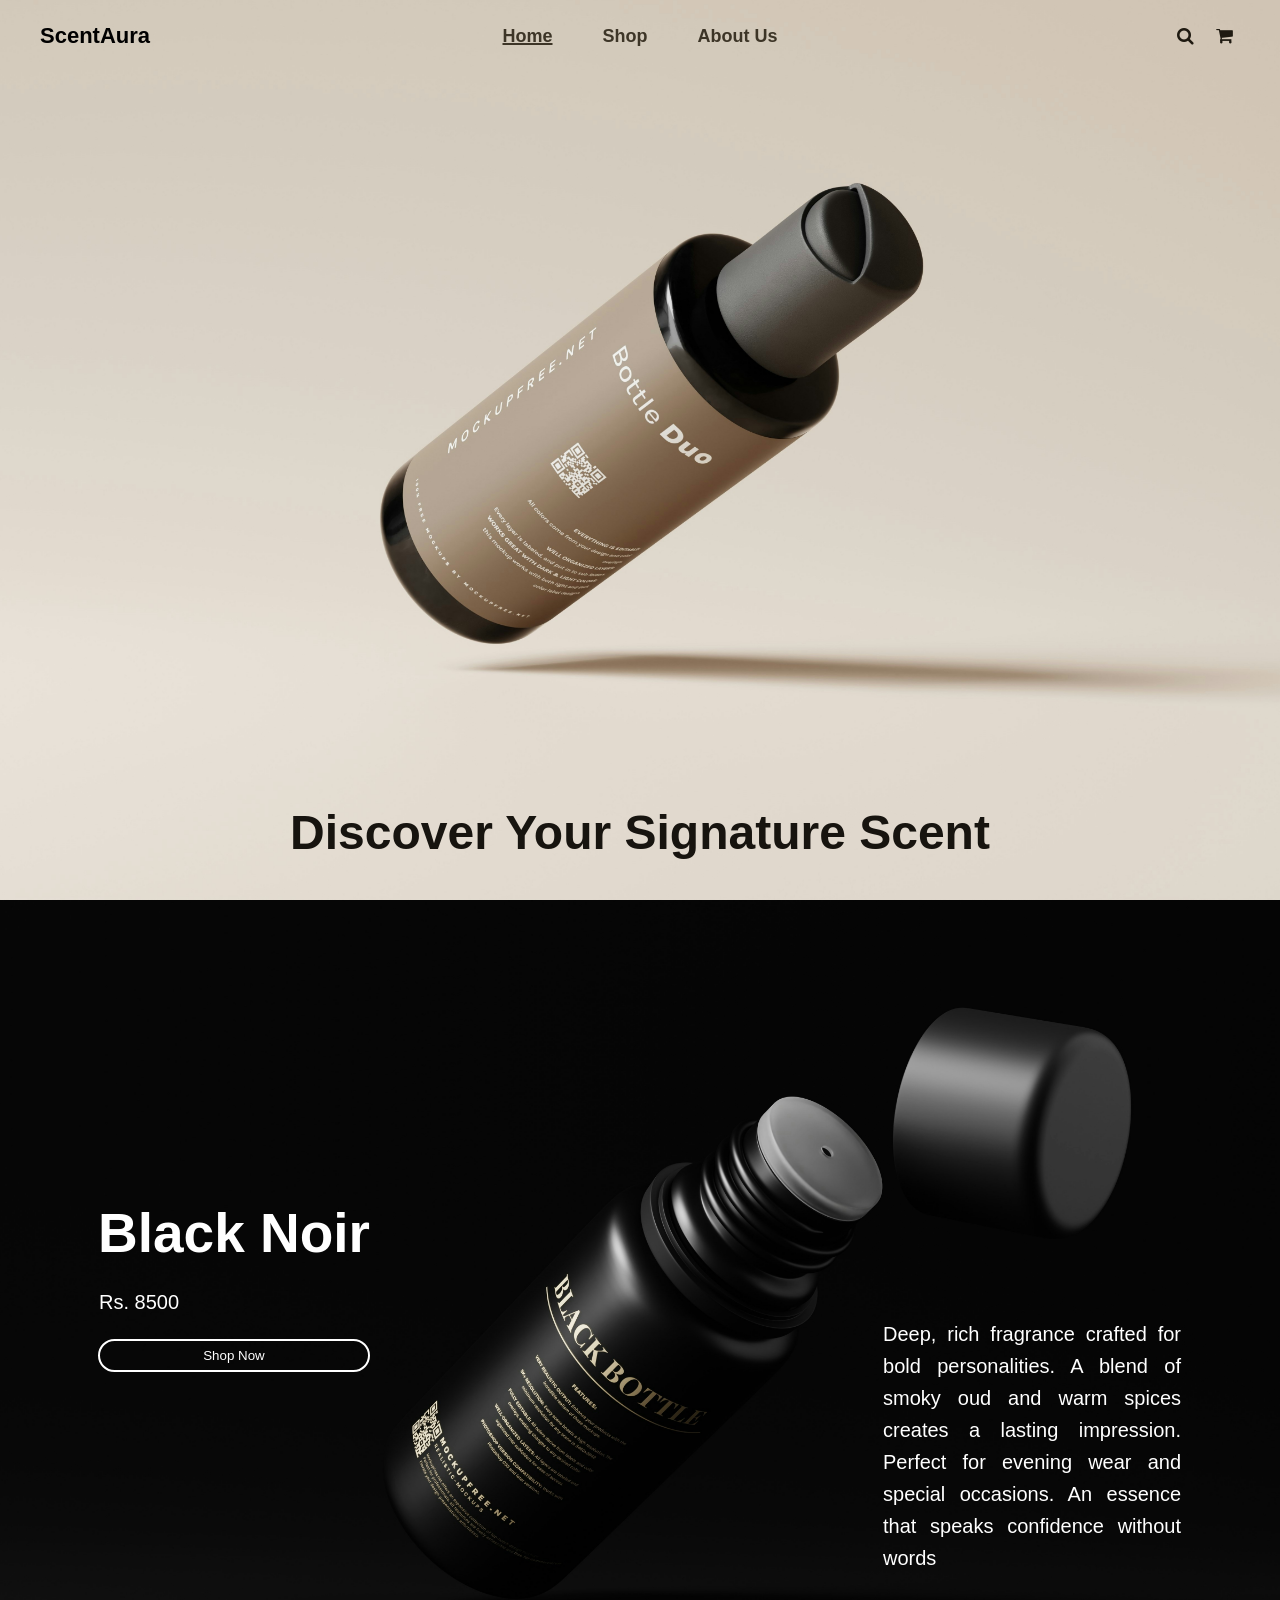
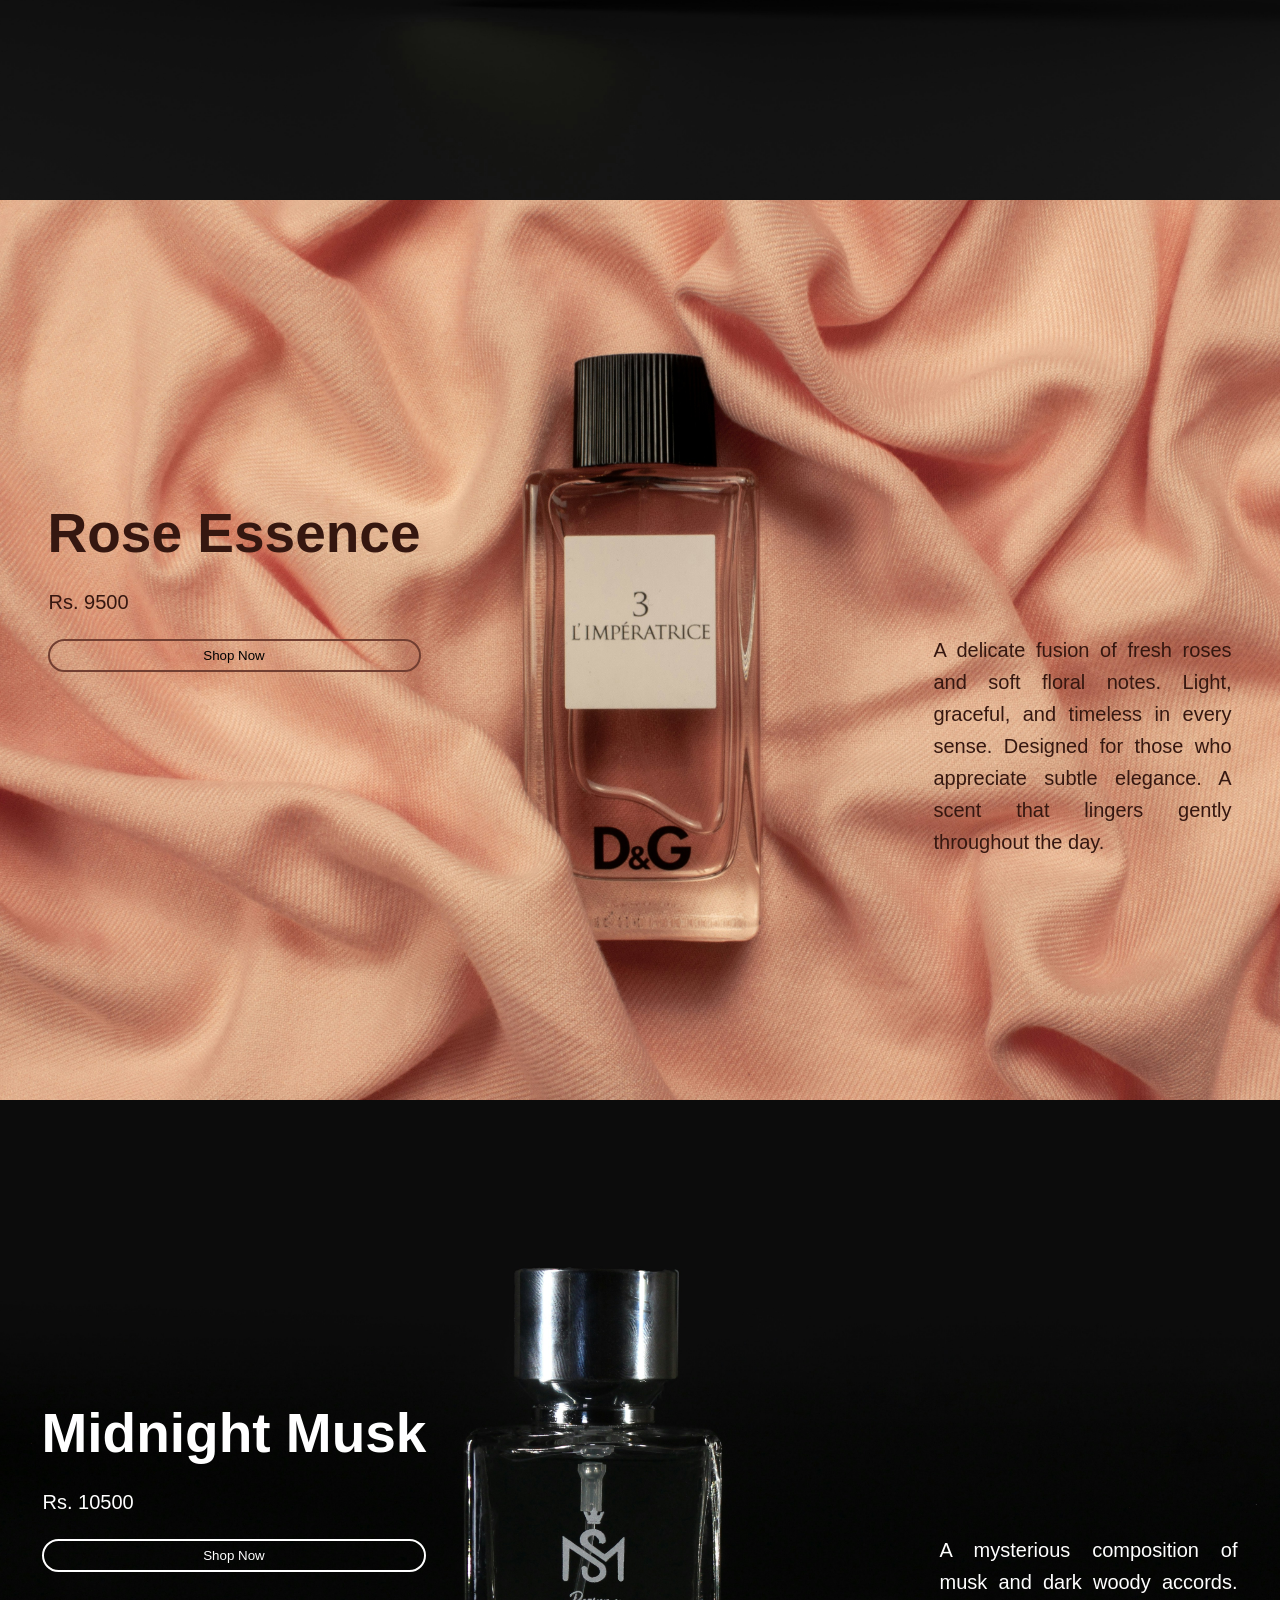
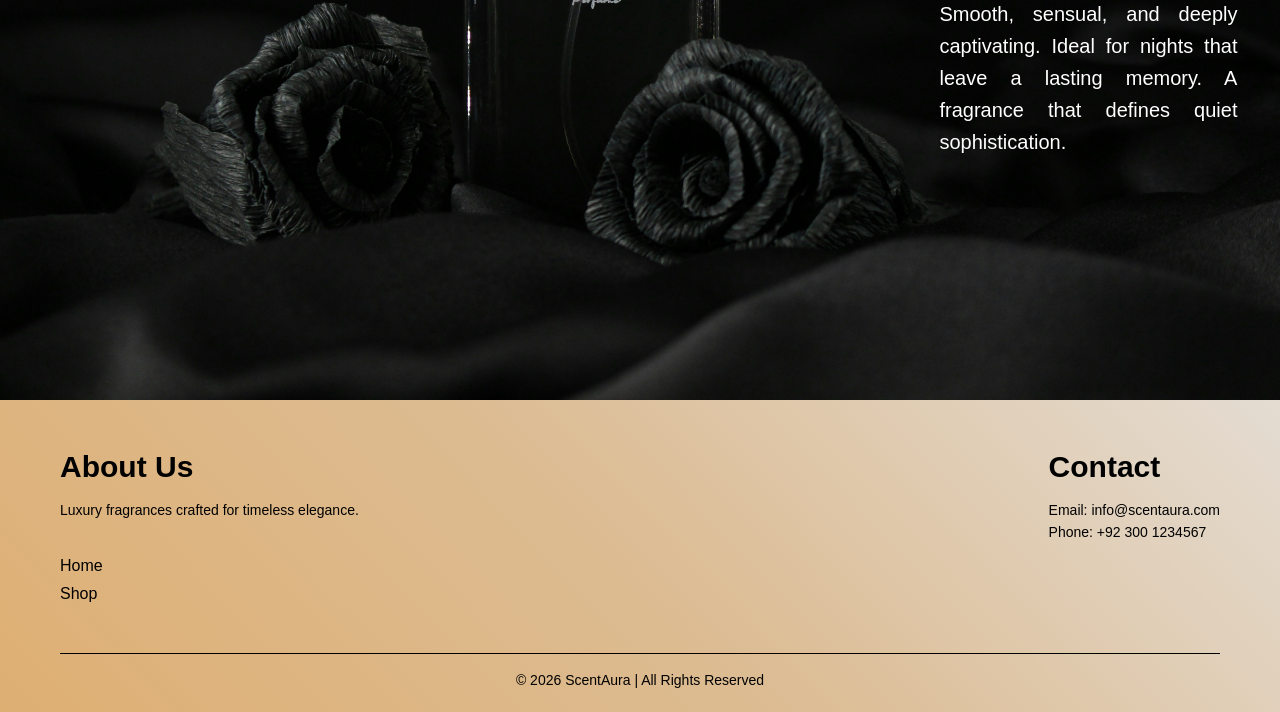
==== index.html @ 305ec776 "Initial commit" ====
<!DOCTYPE html>
<html lang="en">

<head>
    <meta charset="UTF-8">
    <meta name="viewport" content="width=device-width, initial-scale=1.0">
    <title>ScentAura</title>
    <link rel="stylesheet" href="style.css">
    <link rel="stylesheet" href="https://cdnjs.cloudflare.com/ajax/libs/font-awesome/4.7.0/css/font-awesome.min.css">
</head>

<body>

    <!-- NAVBAR -->
    <nav class="navbar">
        <div class="hamburger" id="hamburger">☰</div>
        <div class="logo">ScentAura</div>

        <ul class="nav-links" id="nav-links">
            <li><a href="index.html" class="active">Home</a></li>
            <li><a href="shop.html">Shop</a></li>
            <li><a href="#about">About Us</a></li>
        </ul>

        <div class="search-box">
            <input type="text" id="searchInput" placeholder="Search perfumes...">
            <div id="search-suggestions" class="search-suggestions"></div>
            <i class="fa fa-search"></i>
        </div>
        <div class="cart">
            <a href="cart.html" style="text-decoration: none; color: inherit;">
                <i class="fa fa-shopping-cart"></i>
                <span id="cart-count" class="cart-badge">0</span>
            </a>
        </div>
    </nav>

    <!-- HERO SECTION -->
    <section class="hero">
        <h1>Discover Your Signature Scent</h1>
    </section>

    <!-- PRODUCT SECTIONS -->
    <section class="product product1">
        <div class="left">
            <h2>Black Noir</h2>
            <p class="price">Rs. 8500</p>
            <button onclick="addToCart('Black Noir', 8500)">Shop Now</button>
        </div>
        <div class="right">
            <p>Deep, rich fragrance crafted for bold personalities.
                A blend of smoky oud and warm spices creates a lasting impression.
                Perfect for evening wear and special occasions.
                An essence that speaks confidence without words</p>
        </div>
    </section>

    <section class="product product2">
        <div class="left">
            <h3>Rose Essence</h3>
            <p class="price">Rs. 9500</p>
            <button onclick="addToCart('Rose Essence', 9500)">Shop Now</button>
        </div>
        <div class="right">
            <p>A delicate fusion of fresh roses and soft floral notes.
                Light, graceful, and timeless in every sense.
                Designed for those who appreciate subtle elegance.
                A scent that lingers gently throughout the day.</p>
        </div>
    </section>

    <section class="product product3">
        <div class="left">
            <h4>Midnight Musk</h4>
            <p class="price">Rs. 10500</p>
            <button onclick="addToCart('Midnight Musk', 10500)">Shop Now</button>
        </div>
        <div class="right">
            <p>A mysterious composition of musk and dark woody accords.
                Smooth, sensual, and deeply captivating.
                Ideal for nights that leave a lasting memory.
                A fragrance that defines quiet sophistication.</p>
        </div>
    </section>

    <!-- FOOTER -->
    <footer class="footer">

        <div class="footer-container">

            <div class="footer-left">
                <h2 id="about">About Us</h2>
                <p>Luxury fragrances crafted for timeless elegance.</p>
                <br></br>
                <ul>
                    <li><a href="index.html">Home</a></li>
                    <li><a href="shop.html">Shop</a></li>
                </ul>
            </div>

            <div class="footer-right">
                <h3>Contact</h3>
                <p>Email: info@scentaura.com</p>
                <p>Phone: +92 300 1234567</p>
            </div>

        </div>

        <div class="footer-bottom">
            <p>© 2026 ScentAura | All Rights Reserved</p>
        </div>

    </footer>

    <script src="script.js" defer></script>
</body>

</html>
---- style.css ----
/* RESET */
* {
    margin: 0;
    padding: 0;
    box-sizing: border-box;
    font-family: Verdana, Geneva, Tahoma, sans-serif;
    scroll-behavior: smooth;
}

body {
    background-color: transparent;
}

.hamburger {
    display: none;
    font-size: 26px;
    cursor: pointer;
    z-index: 20;
}

.navbar {
    position: absolute;
    /* sits on top of hero */
    top: 0;
    width: 100%;

    display: flex;
    justify-content: space-between;
    align-items: center;

    padding: 20px 40px;
    z-index: 10;
    /* keeps it above image */
}

/* Logo */
.logo {
    color: rgb(0, 0, 0);
    font-size: 22px;
    font-weight: bold;
}

/* Center links */
.nav-links {
    position: absolute;
    left: 50%;
    transform: translateX(-50%);

    display: flex;
    gap: 20px;
    list-style: none;
}

/* Links */
.nav-links li a {
    text-decoration: none;
    color: #3d3527;
    font-size: 18px;
    font-weight: bolder;
    font-family: 'Trebuchet MS', 'Lucida Sans Unicode', 'Lucida Grande', 'Lucida Sans', Arial, sans-serif;
    transition: 0.3s;
    background-color: transparent;
    padding-left: 15px;
    padding-right: 15px;
    padding-top: 9px;
    padding-bottom: 9px;
}

.nav-links li a:hover {
    color: #ffffff;
    border-radius: 20px;
    background-color: #3d3527;
    transform: scaleX(1.05);
    transition: transform 0.3 ease;

}

.nav-links li a.active {
    text-decoration: underline;
    text-decoration-color: #3d3527;
    text-decoration-thickness: 2px;
    transition: 0.3s;
}

/* Cart */
.cart {
    position: relative;
    display: inline;
    text-decoration: none;
    color: #1f1a11;
    font-size: 18px;
    cursor: pointer;
    background-color: transparent;
    border-radius: 20px;
    padding: 7px;
    transition: 0.3s;
}

.cart:hover {
    background-color: #fffdfd81;
    box-shadow: #00000080 2px 4px 8px;
}

.search-box {
    position: relative;
    display: flex;
    align-items: center;
    margin-left: auto;
}

.search-box input {
    width: 0;
    opacity: 0;
    padding: 8px 0;

    border-radius: 20px;
    border: none;
    outline: none;

    background-color: #ffffffcc;
    font-size: 14px;

    transition: all 0.3s ease;
}

.search-box.active input {
    width: 180px;
    opacity: 1;
    padding: 8px 40px 8px 12px;
    transform: translateX(-10px);
}


/* ICON */
.search-box i {
    position: absolute;
    right: 8px;
    font-size: 18px;
    padding: 7px;
    color: #1f1a11;
    background-color: transparent;
    border-radius: 100%;

    cursor: pointer;
    transition: 0.3s;
}

.search-box i:hover {
    background-color: #fffdfd81;
    box-shadow: #00000080 2px 4px 8px;
}

/* SEARCH DROPDOWN */
.search-suggestions {
    position: absolute;
    top: 35px;
    left: -8px;

    width: 100%;
    background: #fffdfd81;
    color: #1f1a11;
    font-size: 14px;

    border-radius: 10px;
    overflow: hidden;

    box-shadow: 0 4px 12px rgba(0,0,0,0.15);

    display: none;
    z-index: 100;
}

/* EACH ITEM */
.search-suggestions div {
    padding: 10px 15px;
    cursor: pointer;
    transition: 0.3s;
    border-bottom:solid 1px #d6cec1;
}

.search-suggestions div:hover {
    background: #1f1a11;
    color: #ffffff;
}

/* NO RESULTS */
.no-results {
    text-align: center;
    color: #555;
    margin-top: 40px;
    font-size: 18px;
}

/* HERO + PRODUCT SECTIONS */
.hero,
.product {
    height: 100vh;
    /* full screen */
    background-size: cover;
    background-position: center;

    display: flex;

}

/* Different background images */
.hero {
    height: 100vh;
    background-image: url("../Images/mockup-free-vAQ5H6LSEWQ-unsplash.jpg");
    background-size: cover;
    background-position: center;

    display: flex;
    justify-content: center;
    /* horizontal center */
    align-items: flex-end;
    /* push to bottom */

    padding-bottom: 40px;
    /* spacing from bottom */
}

h1 {
    color: #17140f;
    font-size: 48px;
    text-align: center;
    align-items: center;
    vertical-align: middle;
    /*margin-left: 20%;*/

    margin-top: 39%;
    padding: 0px;
}

.left {
    display: flex;
    flex-direction: column;
    vertical-align: middle;
    margin-top: 0%;
    margin-bottom: 10%;
    margin-left: 0%;
    margin-right: 40%;
    gap: 20px;
}

.right {
    max-width: 300px;
    text-align: right;
    margin-top: 15%;
    margin-right: 0%;
}

h2 {
    color: #ffffff;
    font-size: 55px;
    text-align: left;
    vertical-align: middle;

    padding: 0px;
}

h3 {
    color: #351710;
    font-size: 55px;
    text-align: left;
    vertical-align: middle;

    padding: 0px;
}

h4 {
    color: #ffffff;
    font-size: 55px;
    text-align: left;
    vertical-align: middle;

    padding: 0px;
}

.product1 p {
    display: flex;
    justify-content: space-between;
    align-items: center;
    line-height: 1.6;
    padding: 1px;
    color: #ffffff;
    font-size: 20px;
    text-align: right;
    text-align: justify;
    vertical-align: middle;

}

.product2 p {
    display: flex;
    justify-content: space-between;
    align-items: center;
    line-height: 1.6;
    padding: 1px;
    color: #351710;
    font-size: 20px;
    text-align: right;
    text-align: justify;
    vertical-align: middle;

}

.product3 p {
    display: flex;
    justify-content: space-between;
    align-items: center;
    line-height: 1.6;
    padding: 1px;
    color: #ffffff;
    font-size: 20px;
    text-align: right;
    text-align: justify;
    vertical-align: middle;

}

.product {
    height: 100vh;
    background-size: cover;
    background-position: center;

    display: flex;
    justify-content: center;
    align-items: center;

    color: white;
    text-align: center;
}

.product1 {
    background-image: url("../Images/mockup-free-aFc2jaraI28-unsplash.jpg");
}

.product2 {
    background-image: url("../Images/maxim-lozyanko-qFsxwpoDIB4-unsplash.jpg");
}

.product3 {
    background-image: url("../Images/hamza-nouasria-Kf4gB2rslgQ-unsplash.jpg");
}


/* BUTTON */
.product1 button {
    padding-top: 7px;
    padding-bottom: 7px;
    padding-left: 5px;
    padding-right: 5px;
    border: white solid 2px;
    border-radius: 20px;
    background-color: #ffffff00;
    color: rgb(255, 255, 255);
    cursor: pointer;
    transition: 0.3s;
    margin: 0%;
}

.product2 button {
    padding-top: 7px;
    padding-bottom: 7px;
    padding-left: 5px;
    padding-right: 5px;
    border: #713e31 solid 2px;
    border-radius: 20px;
    background-color: #ffffff00;
    color: rgb(0, 0, 0);
    cursor: pointer;
    transition: 0.3s;
    margin: 0%;
}

.product3 button {
    padding-top: 7px;
    padding-bottom: 7px;
    padding-left: 5px;
    padding-right: 5px;
    border: white solid 2px;
    border-radius: 20px;
    background-color: #ffffff00;
    color: rgb(255, 255, 255);
    cursor: pointer;
    transition: 0.3s;
    margin: 0%;
}

.product1 button:hover {
    background-color: #ffffff;
    color: black;
}

.product2 button:hover {
    background-color: #713e31;
    color: rgb(255, 255, 255);
}

.product3 button:hover {
    background-color: #ffffff;
    color: rgb(0, 0, 0);
}

/* FOOTER */
.footer {
    /* background-image: url("../Front_End-1402_1403-ScentAura/Images/camille-brodard-LvCncarPI6A-unsplash.jpg"); */
    background: linear-gradient(46deg, #deaf73 0%, #dcbc93 50%, #e4dcd2 100%);
    padding: 50px 60px 20px;
    scroll-behavior: smooth;
}

/* MAIN FOOTER LAYOUT */
.footer-container {
    display: flex;
    justify-content: space-between;
    flex-wrap: wrap;
    gap: 40px;
}

/* SECTIONS */
.footer-left,
.footer-center,
.footer-right {
    max-width: 300px;
}

/* HEADINGS */
.footer h2,
.footer h3 {
    font-size: 30px;
    margin-bottom: 15px;
    color: #000000;
}

/* TEXT */
.footer p {
    color: #000000;
    line-height: 1.6;
    font-size: 14px;
}

/* LINKS */
.footer ul {
    list-style: none;
}

.footer ul li {
    margin-bottom: 10px;
}

.footer ul li a {
    text-decoration: none;
    color: rgb(0, 0, 0);
    transition: 0.3s;
}

.footer ul li a:hover {
    transition: 0.3s;
    text-decoration: underline;
    color: #ffffff;
}

/* BOTTOM LINE */
.footer-bottom {
    text-align: center;
    margin-top: 40px;
    
    border-top: 1px solid black;
    padding-top: 15px;
    font-size: 13px;
}

/* =========================================
   SHOP PAGE STYLES
   ========================================= */

.shop-page {
    background-color: #d6cec1;
    color: #ffffff;
}

.shop-navbar {
    position: relative;
    background-color: none;

}

.shop-navbar .logo {
    color: #000000;
}

/* Shop Header */
.shop-header {
    text-align: center;
    padding: 80px 20px 40px;
}

.shop-header h1 {
    color: #292319;
    text-align: center;
    margin: 0 auto;
    font-size: 48px;
    padding: 0;
}

.shop-header p {
    color: #292319;
    margin-top: 15px;
    font-size: 18px;
}

/* Grid Layout */
.shop-container {
    max-width: 1200px;
    margin: 0 auto;
    padding: 0 40px 80px;
}

.shop-grid {
    display: grid;
    grid-template-columns: repeat(auto-fill, minmax(250px, 1fr));
    gap: 20px;
}

/* Product Card */
.product-card {
    background-color: #1b1813;
    border-radius: 12px;
    overflow: hidden;
    transition: transform 0.4s ease, box-shadow 0.4s ease;
    display: flex;
    flex-direction: column;
    border: 1px solid #2a251c;
}

.product-card:hover {

    border-color: #5c4e3a;
}

.card-image {
    width: 100%;
    height: 300px;
    object-fit: cover;
    transition: transform 0.5s ease;
}

.product-card:hover .card-image {
    transform: scale(1.05);
}

.card-content {
    padding: 25px;
    display: flex;
    flex-direction: column;
    flex-grow: 1;
}

.card-title {
    font-size: 22px;
    margin-bottom: 10px;
    color: #ffffff;
    font-weight: normal;
}

.card-desc {
    color: #a39c90;
    font-size: 14px;
    line-height: 1.6;
    margin-bottom: 20px;
    flex-grow: 1;
}

.card-bottom {
    display: flex;
    justify-content: space-between;
    align-items: center;
    margin-top: auto;
}

.card-price {
    font-size: 18px;
    font-weight: bold;
    color: #d8c3a5;
}

.card-btn {
    padding: 10px 20px;
    background-color: transparent;
    color: #ffffff;
    border: 1px solid #ffffff;
    border-radius: 20px;
    cursor: pointer;
    transition: 0.3s;
    font-size: 14px;
}

.card-btn:hover {
    background-color: #ffffff;
    color: #12100d;
}



/* =========================================
CART PAGE STYLES
========================================= */

.cart-wrapper {
    background-color: #1b1813;
    border-radius: 12px;
    padding: 30px;
    border: 1px solid #2a251c;
    margin-top: 20px;
}

.cart-items-list {
    min-height: 200px;
}

.cart-items-list p {
    color: #a39c90;
    text-align: center;
    font-size: 18px;
    padding-top: 80px;
}

.cart-item {
    display: flex;
    justify-content: space-between;
    align-items: center;
    border-bottom: 1px solid #3d3527;
    padding: 20px 0;
}

.cart-item:last-child {
    border-bottom: none;
}

.cart-item-details {
    flex: 2;
}

.cart-item-details h4 {
    color: #ffffff;
    font-size: 20px;
    margin-bottom: 5px;
    font-weight: normal;
}

.cart-item-details p {
    color: #b0a89f;
    font-size: 14px;
}

.cart-item-actions {
    flex: 1;
    display: flex;
    align-items: center;
    justify-content: center;
    gap: 15px;
}

.cart-item-actions button {
    background-color: transparent;
    color: #ffffff;
    border: 1px solid #ffffff;
    border-radius: 50%;
    width: 30px;
    height: 30px;
    cursor: pointer;
    font-weight: bold;
    display: flex;
    align-items: center;
    justify-content: center;
    transition: 0.3s;
}

.cart-item-actions button:hover {
    background-color: #ffffff;
    color: #12100d;
}

.cart-item-actions span {
    color: #ffffff;
    font-size: 16px;
    font-weight: bold;
    width: 20px;
    text-align: center;
}

.cart-item-actions .remove-btn {
    border-radius: 20px;
    width: auto;
    padding: 0 15px;
    font-size: 12px;
    color: #ff6b6b;
    border-color: #ff6b6b;
    margin-left: 10px;
}

.cart-item-actions .remove-btn:hover {
    background-color: #ff6b6b;
    color: #fff;
    border-color: #ff6b6b;
}

.cart-item-price {
    flex: 1;
    text-align: right;
}

.cart-item-price p {
    color: #d8c3a5;
    font-weight: bold;
    font-size: 18px;
}

.cart-summary {
    margin-top: 30px;
    padding-top: 30px;
    border-top: 1px solid #3d3527;
    text-align: right;
}

.cart-summary h3 {
    color: #ffffff;
    font-size: 24px;
    margin-bottom: 25px;
}

.cart-summary span {
    color: #d8c3a5;
}

/* Adjust nav cart styling */
.cart a {
    display: flex;
    align-items: center;
    gap: 8px;
    font-size: 18px;
}

.cart-badge {
    position: absolute;
    top: -0px;
    right: -1px;

    background-color: #d1c5b5;
    color: #12100d;

    font-size: 12px;
    font-weight: bold;

    padding: 0px 4px 0px 4px;
    border: #1f1a11 solid 1px;
    border-radius: 100%;

    min-width: 15px;
    text-align: center;

    display: none;
    /* hidden by default */
}

.checkout-container {
    display: flex;
    align-items: center;
    justify-content: center;
    vertical-align: middle;
    padding: 100px 100px 100px 100px;
    background: #d6cec1;
    color: #292319;
}

.checkout-container h1 {
    grid-column: 1 / -1;
    /* span both columns */
    margin-top: 4%;
    text-align: center;
    font-size: 48px;
    padding: 0px 0;
    color: #292319;
}

.checkout-grid {
    display:grid;
    align-items: center;
    justify-content: center;
    grid-template-columns: 1fr 1fr;
    gap: 40px;
}

.checkout-form input {
    width: 100%;
    padding: 12px;
    margin-bottom: 15px;
    border-radius: 8px;
    border: 1px solid #292319;
}

.checkout-form h2 {
    color: #292319;
    font-size:30px;
}

#place-order-btn {
    width: 100%;
    padding: 12px;
    background: #d8c3a5;
    border: none;
    border-radius: 8px;
    cursor: pointer;
    transition: 0.3s;
}
#place-order-btn:hover {
    background-color: #ffffff;
    color: #12100d;
}

.checkout-summary {
    display:grid;
    background: #1b1813;
    padding: 25px;
    border-radius: 12px;
    color: #ffffff;
}

.checkout-summary h2{
    color: #ffffff;
    font-size: 35px;
    padding: 5px;
    margin-top: 5px;
    margin-bottom: 5px;
}

.checkout-summary h3 {
    color: #e4dcd2;
    font-size: 30px;
    padding: 5px;
    margin-top: 5px;
    margin-bottom: 5px;
}

/* MOBILE */
@media (max-width: 768px) {
    .checkout-grid {
        grid-template-columns: 1fr;
    }
}

/* Responsive Design */
@media (max-width: 768px) {
    .hero {
        height: 100vh;
        /* keep full screen */
        flex-direction: column;
        justify-content: flex-end;
        /* bottom */
        align-items: center;
        /* center horizontally */
        text-align: center;
        padding-bottom: 30px;
    }

    h1 {
        font-size: 28px;
        margin: 0;
    }

    .left,
    .right {
        margin: 0;
        max-width: 100%;
        align-items: center;
        text-align: center;
    }

    .navbar {
        flex-direction: row;
        position: absolute;
        background-color: transparent;
    }

    /* show hamburger */
    .hamburger {
        display: block;
    }

    /* center logo */
    .logo {
        position: absolute;
        left: 50%;
        transform: translateX(-50%);
    }

    /* dropdown menu */
    .nav-links {
        position: fixed;
        top: 0px;
        left: 0;
        transform: translateX(-101%);
        transition: transform 0.3s ease-in-out;
        z-index: 15;
        height: 100vh;
        width: 15%;
        flex-direction: column;
        background-color: #ffffff80;
        border-top-right-radius: 10px;
        border-bottom-right-radius: 10px;
        color: white;
        box-shadow: #00000080 2px 4px 8px;
        backdrop-filter: blur(8px);
        display: flex;
        text-align: center;
        padding: 70px 0;
    }

    /* active state */
    .nav-links.active {

        transform: translateX(0);
    }

    .shop-header h1 {
        font-size: 36px;
    }

    .shop-container {
        padding: 0 20px 60px;
    }

    .shop-grid {
        grid-template-columns: repeat(auto-fill, minmax(200px, 1fr));
        gap: 20px;
    }
}

@media (max-width: 480px) {


    /* GENERAL FIX */
    body {
        overflow-x: hidden;
    }

    /* show hamburger */
    .hamburger {
        display: block;
    }

    /* center logo */
    .logo {
        position: absolute;
        left: 50%;
        transform: translateX(-50%);
    }

    #cart-count {
        display: none;
    }

    /* NAVBAR spacing fix */
    .navbar {
        background-color: transparent;
        padding: 15px 20px;
    }

    .nav-links {
        /*position: absolute;
        top: 52px;*/
        position: fixed;
        top: 0px;
        height: 100vh;
        left: 0;
        transform: translateX(-101%);
        /* hidden off-screen */
        transition: transform 0.3s ease-in-out;
        z-index: 15;

        width: 20%;
        flex-direction: column;
        background-color: #ffffff80;
        border-top-right-radius: 10px;
        border-bottom-right-radius: 10px;
        color: white;
        box-shadow: #00000080 2px 4px 8px;
        backdrop-filter: blur(8px);

        display: flex;
        text-align: center;
        padding: 63px 0;
        gap: 10px;
    }

    .nav-links.active {
        transform: translateX(0);

    }

    .nav-links li a:hover {
        color: #ffffff;
        border-radius: 20px;
        background-color: transparent;
    }

    /* HERO SECTION FIX */
    .hero {
        height: auto;
        min-height: 100vh;
        padding: 100px 15px 40px;
    }

    h1 {
        font-size: 26px;
        margin-top: 0;
    }

    /* FIX LEFT CONTENT */
    .left {
        gap: 10px;
        padding: 10px;
    }

    /* FIX RIGHT CONTENT */
    .right {
        margin-top: 20px;
        max-width: 100%;
    }

    /* PRODUCT SECTIONS */
    .product {
        flex-direction: column;
        height: auto;
        min-height: 100vh;
        padding: 40px 20px;
        text-align: center;
    }

    .product1 p,
    .product2 p,
    .product3 p {
        font-size: 14px;
        text-align: center;
    }

    /* HEADINGS SCALE DOWN */
    h2,
    h3,
    h4 {
        font-size: 28px;
        text-align: center;
    }

    /* FOOTER STACK */
    .footer-container {
        flex-direction: column;
        text-align: center;
    }
}
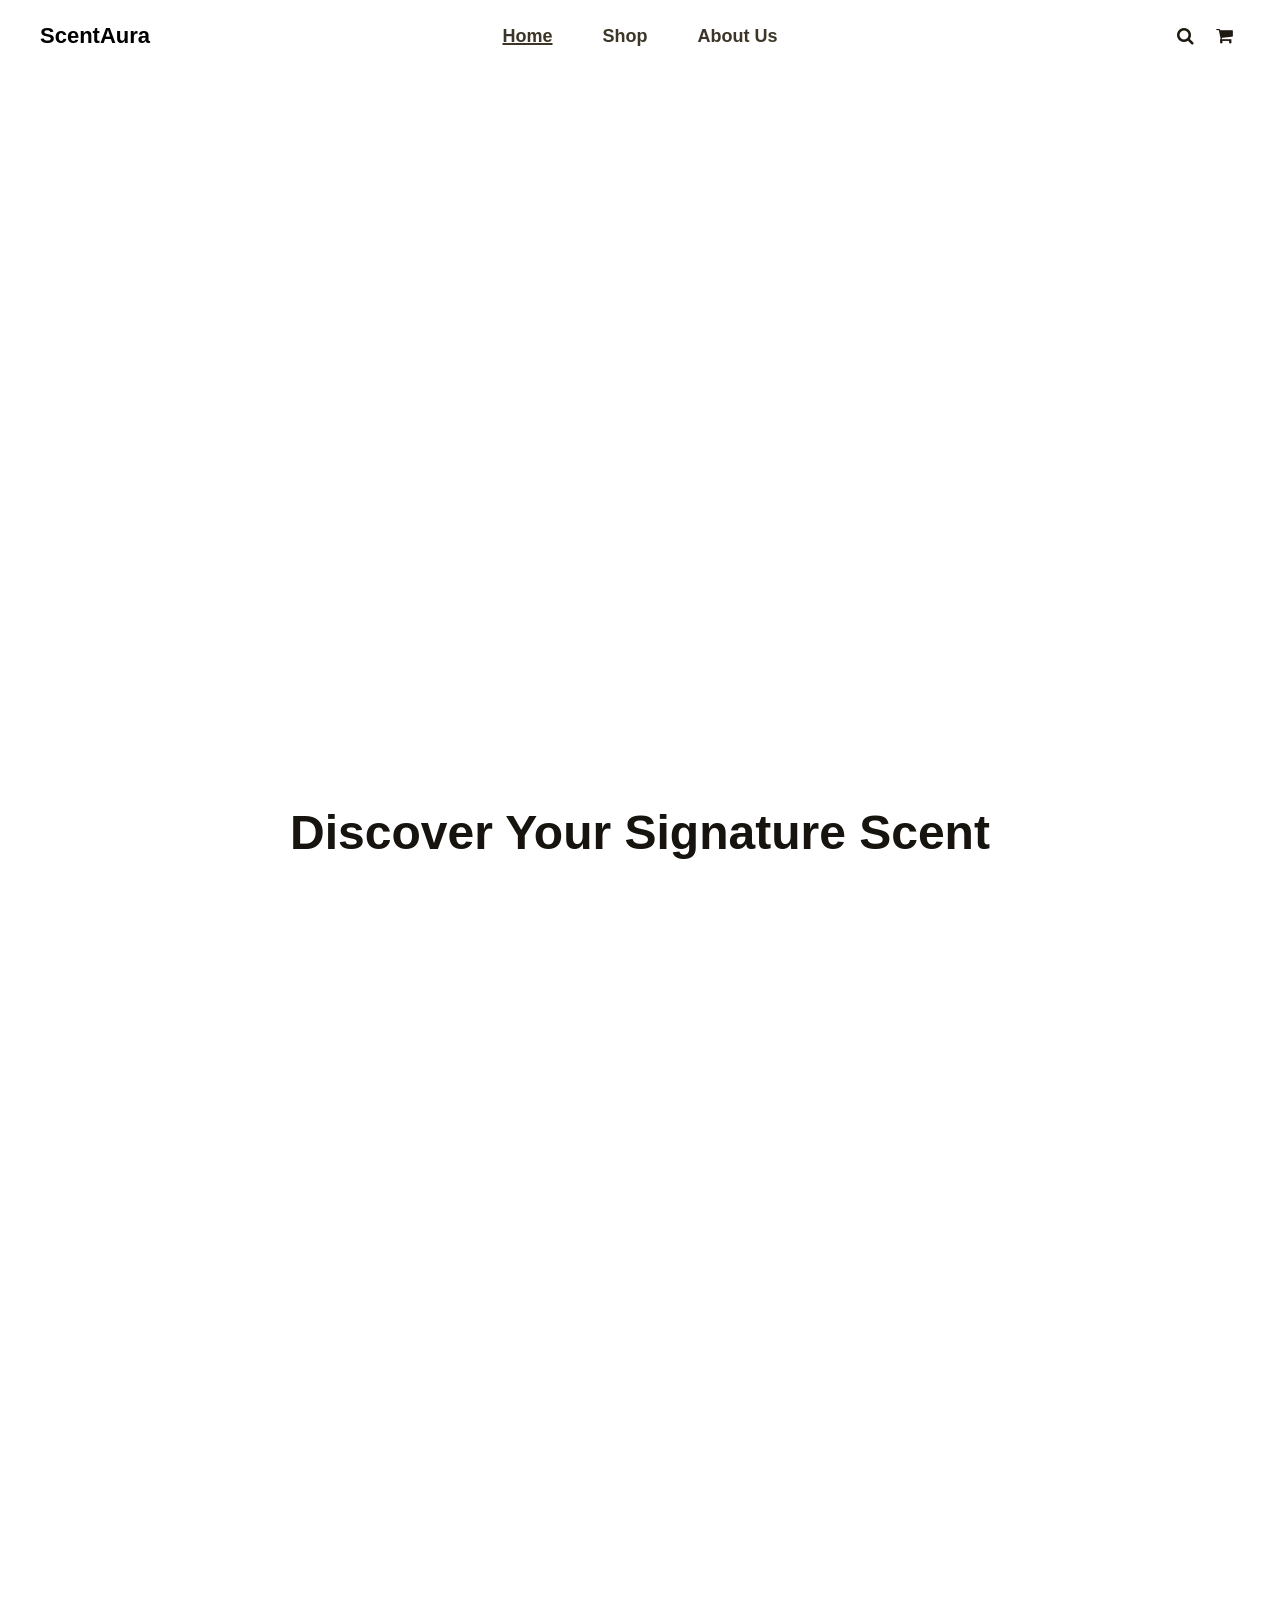
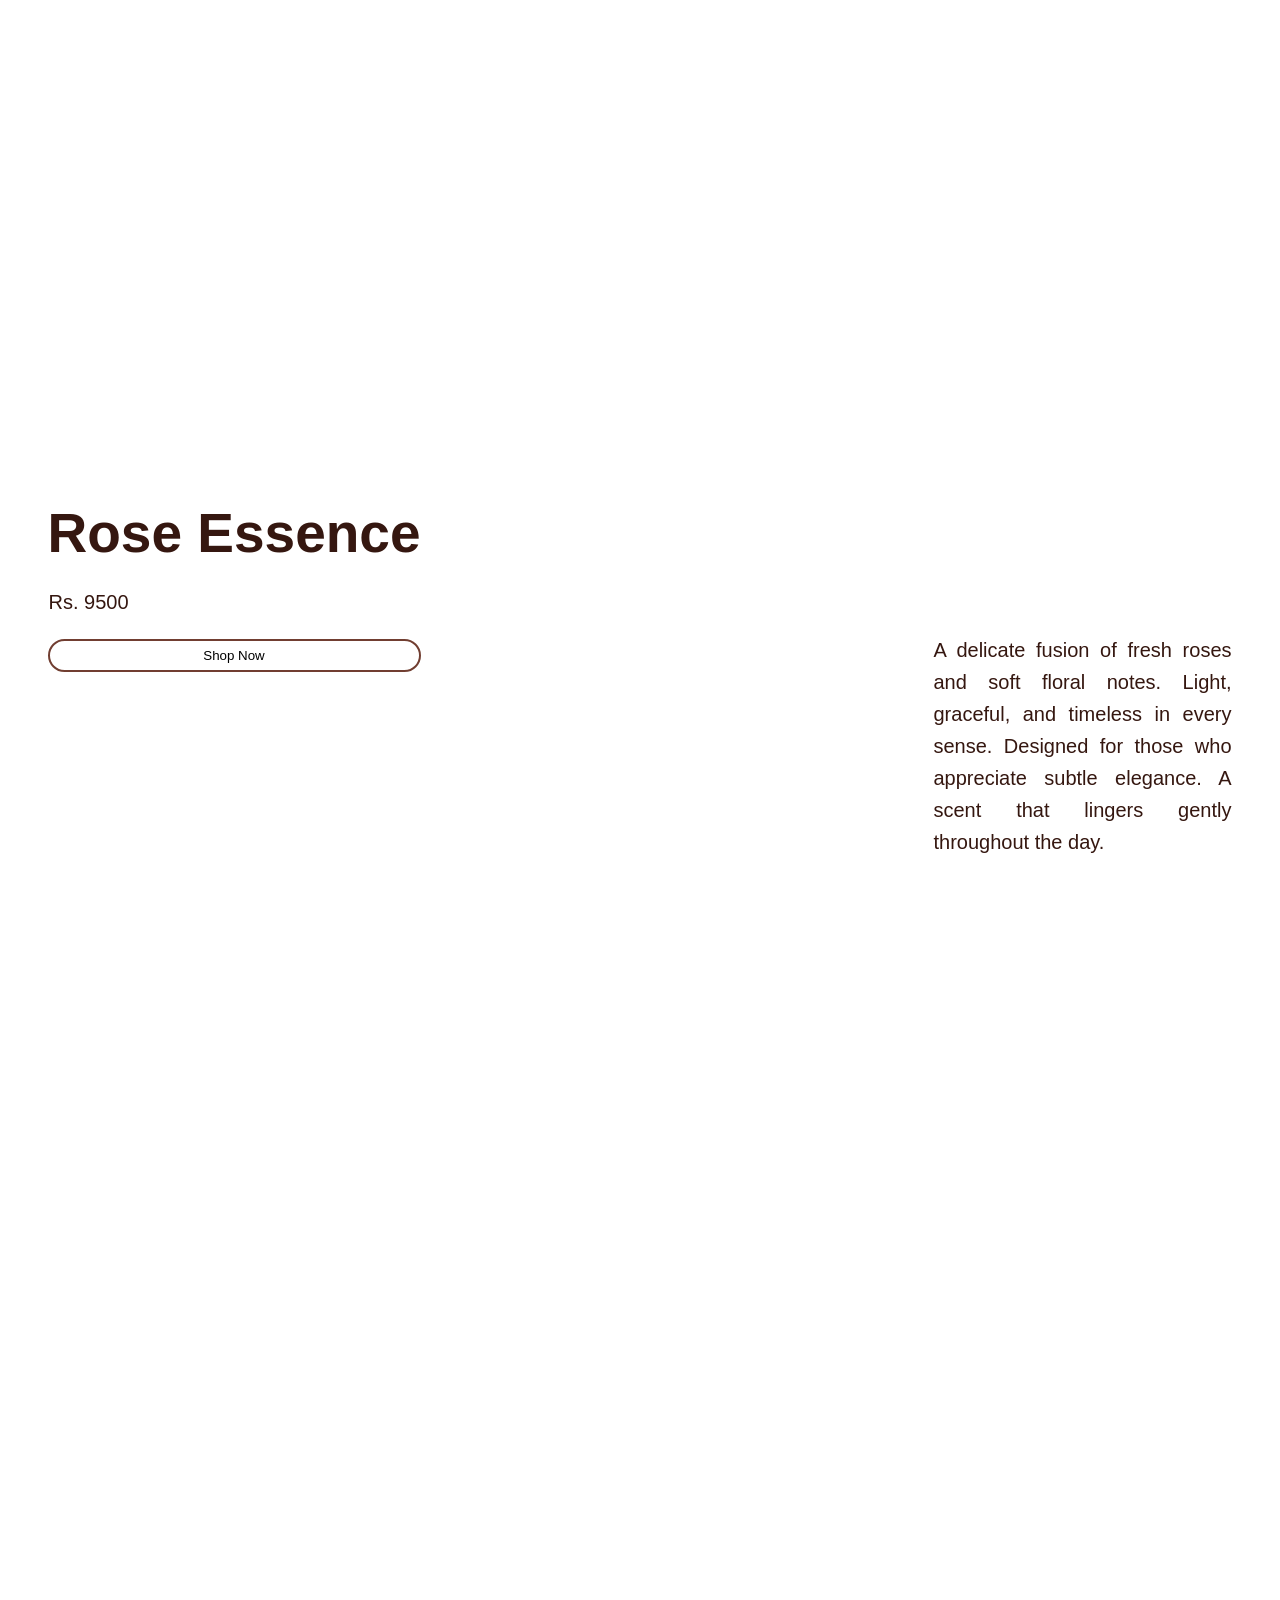
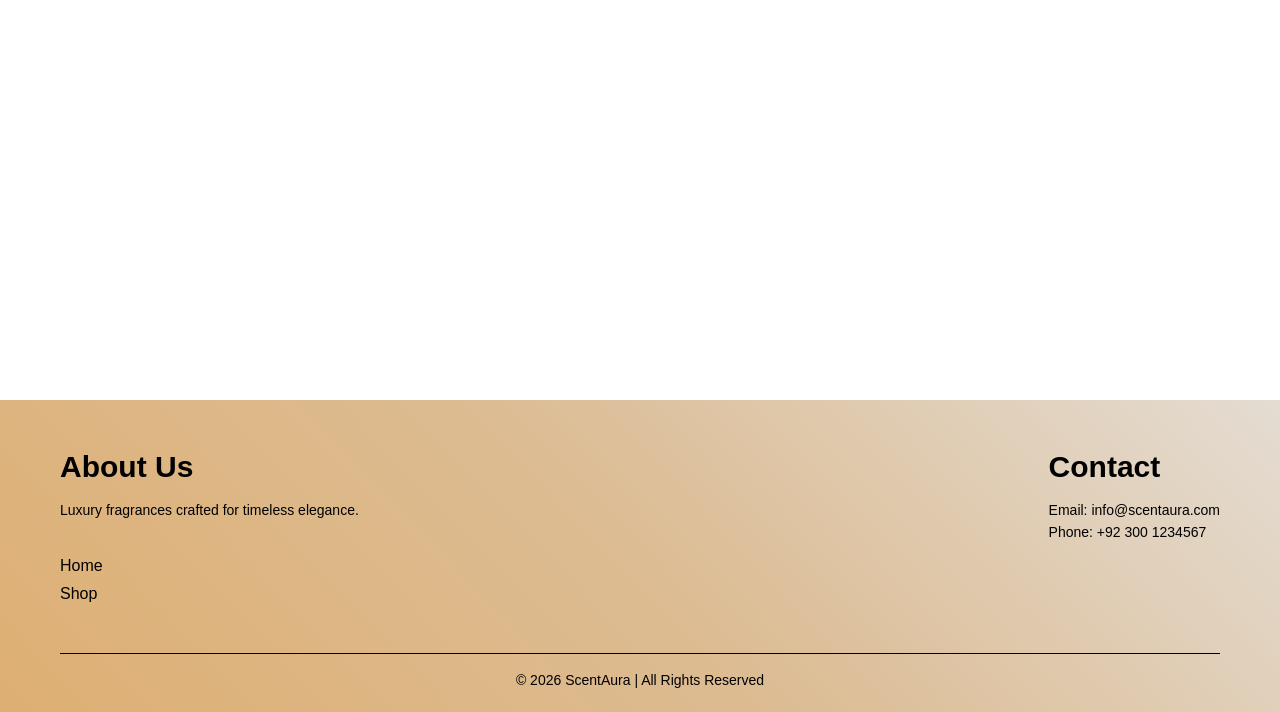
==== commit 7c7e3ae0: "Toast Notification Implementation" ====
--- a/index.html
+++ b/index.html
@@ -111,6 +111,9 @@
         </div>
 
     </footer>
+        <div id="toast" class="toast">
+        Added to cart
+    </div>
 
     <script src="script.js" defer></script>
 </body>
--- a/style.css
+++ b/style.css
@@ -164,7 +164,7 @@
     border-radius: 10px;
     overflow: hidden;
 
-    box-shadow: 0 4px 12px rgba(0,0,0,0.15);
+    box-shadow: 0 4px 12px rgba(0, 0, 0, 0.15);
 
     display: none;
     z-index: 100;
@@ -175,7 +175,7 @@
     padding: 10px 15px;
     cursor: pointer;
     transition: 0.3s;
-    border-bottom:solid 1px #d6cec1;
+    border-bottom: solid 1px #d6cec1;
 }
 
 .search-suggestions div:hover {
@@ -206,7 +206,7 @@
 /* Different background images */
 .hero {
     height: 100vh;
-    background-image: url("../Images/mockup-free-vAQ5H6LSEWQ-unsplash.jpg");
+    background-image: url("../Front_End-1402_1403-ScentAura/Images/mockup-free-vAQ5H6LSEWQ-unsplash.jpg");
     background-size: cover;
     background-position: center;
 
@@ -333,15 +333,15 @@
 }
 
 .product1 {
-    background-image: url("../Images/mockup-free-aFc2jaraI28-unsplash.jpg");
+    background-image: url("../Front_End-1402_1403-ScentAura/Images/mockup-free-aFc2jaraI28-unsplash.jpg");
 }
 
 .product2 {
-    background-image: url("../Images/maxim-lozyanko-qFsxwpoDIB4-unsplash.jpg");
+    background-image: url("../Front_End-1402_1403-ScentAura/Images/maxim-lozyanko-qFsxwpoDIB4-unsplash.jpg");
 }
 
 .product3 {
-    background-image: url("../Images/hamza-nouasria-Kf4gB2rslgQ-unsplash.jpg");
+    background-image: url("../Front_End-1402_1403-ScentAura/Images/hamza-nouasria-Kf4gB2rslgQ-unsplash.jpg");
 }
 
 
@@ -466,7 +466,7 @@
 .footer-bottom {
     text-align: center;
     margin-top: 40px;
-    
+
     border-top: 1px solid black;
     padding-top: 15px;
     font-size: 13px;
@@ -475,6 +475,53 @@
 /* =========================================
    SHOP PAGE STYLES
    ========================================= */
+
+.toast {
+    position: fixed;
+    top: 0%;
+    left: 40%;
+    justify-content: center;
+    vertical-align: middle;
+    text-align: center;
+    font-family: Verdana, Geneva, Tahoma, sans-serif;
+    transform: translateY(-120%);
+    background-color: #ffffff;
+    color: #1f1a11;
+    padding: 20px 20px;
+    border-radius: 15px;
+    border: 1px solid #1f1a11;
+    box-shadow: #00000080 2px 4px 8px;
+    opacity: 0;
+    /*transition: opacity 0.3s ease-in-out;*/
+    z-index: 9999;
+}
+
+@keyframes toastFlow {
+
+    0% {
+        transform: translateY(-120%);
+        opacity: 0;
+    }
+
+    15% {
+        transform: translateY(0);
+        opacity: 1;
+    }
+
+    70% {
+        transform: translateY(0);
+        opacity: 1;
+    }
+
+    100% {
+        transform: translateY(120%);
+        opacity: 0;
+    }
+}
+
+.toast.show {
+    animation: toastFlow 1.7s ease-in-out forwards;
+}
 
 .shop-page {
     background-color: #d6cec1;
@@ -786,7 +833,7 @@
 }
 
 .checkout-grid {
-    display:grid;
+    display: grid;
     align-items: center;
     justify-content: center;
     grid-template-columns: 1fr 1fr;
@@ -803,7 +850,7 @@
 
 .checkout-form h2 {
     color: #292319;
-    font-size:30px;
+    font-size: 30px;
 }
 
 #place-order-btn {
@@ -815,20 +862,21 @@
     cursor: pointer;
     transition: 0.3s;
 }
+
 #place-order-btn:hover {
     background-color: #ffffff;
     color: #12100d;
 }
 
 .checkout-summary {
-    display:grid;
+    display: grid;
     background: #1b1813;
     padding: 25px;
     border-radius: 12px;
     color: #ffffff;
 }
 
-.checkout-summary h2{
+.checkout-summary h2 {
     color: #ffffff;
     font-size: 35px;
     padding: 5px;
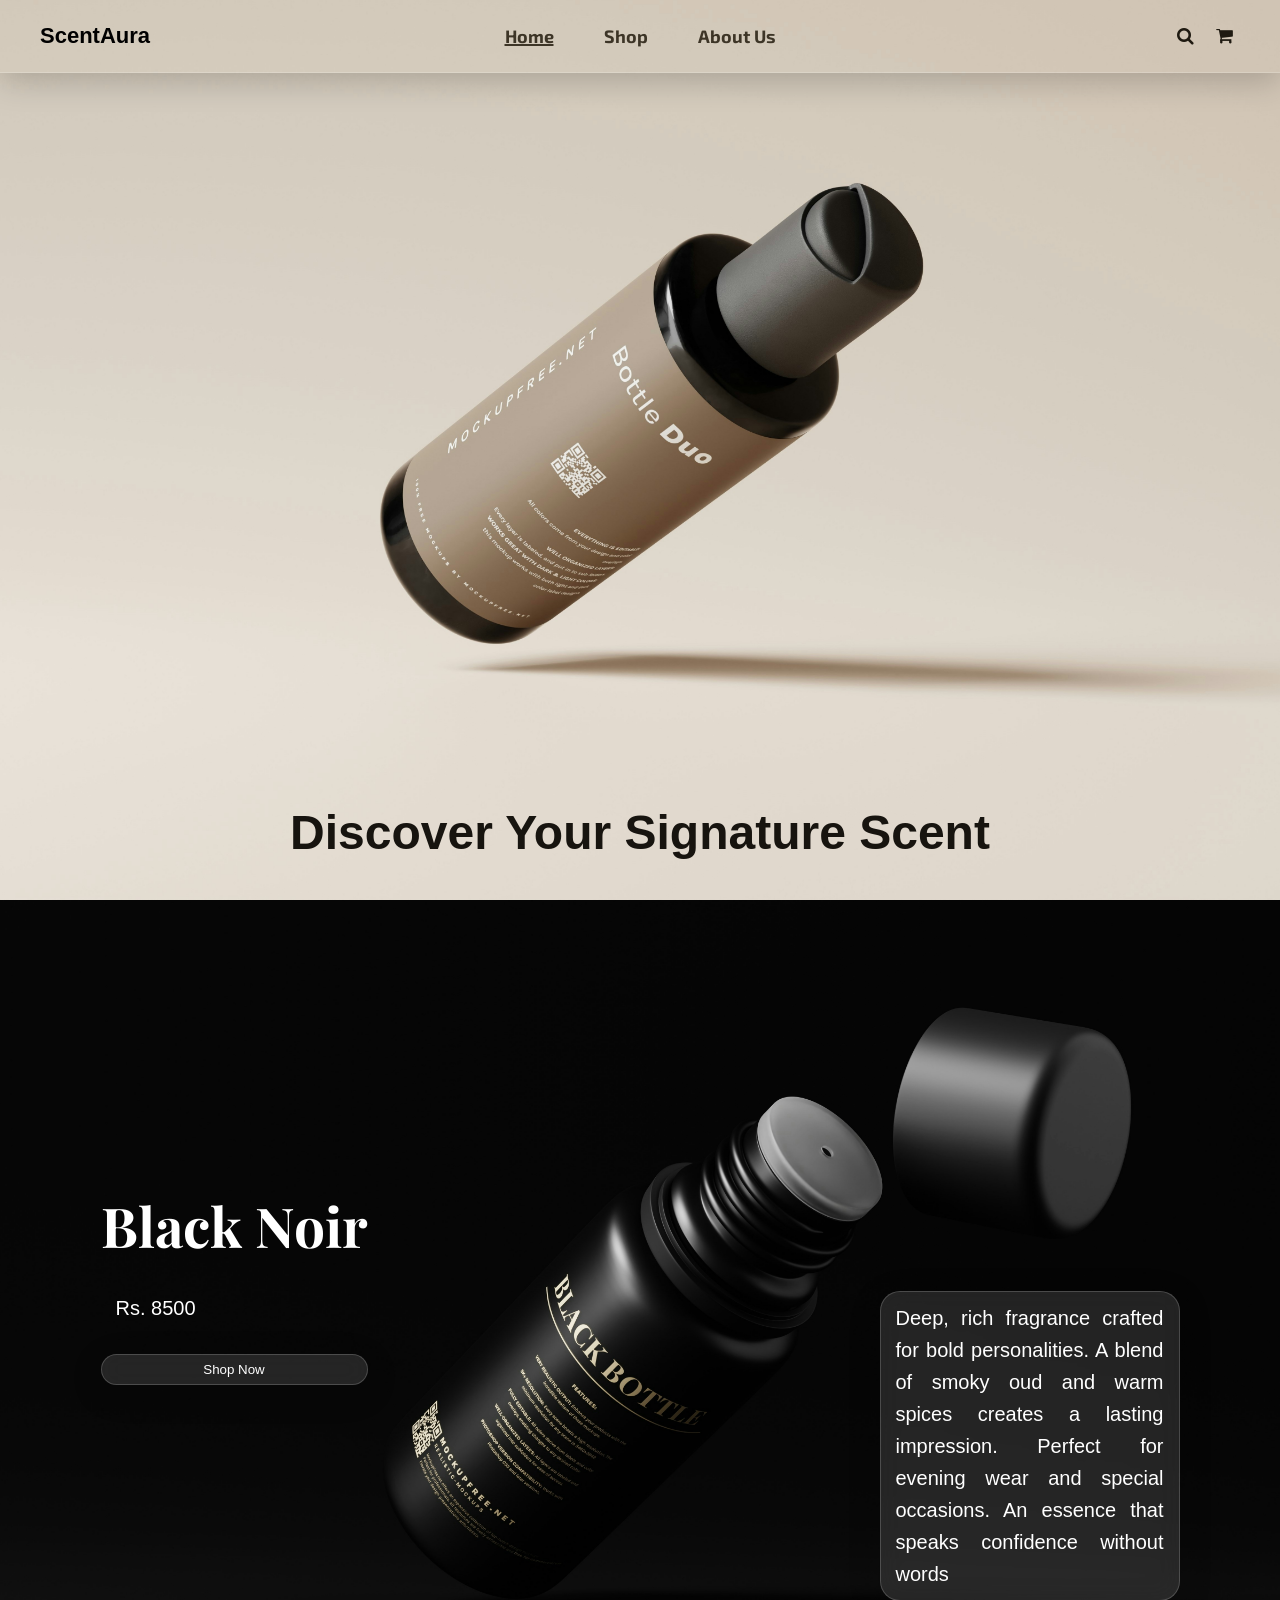
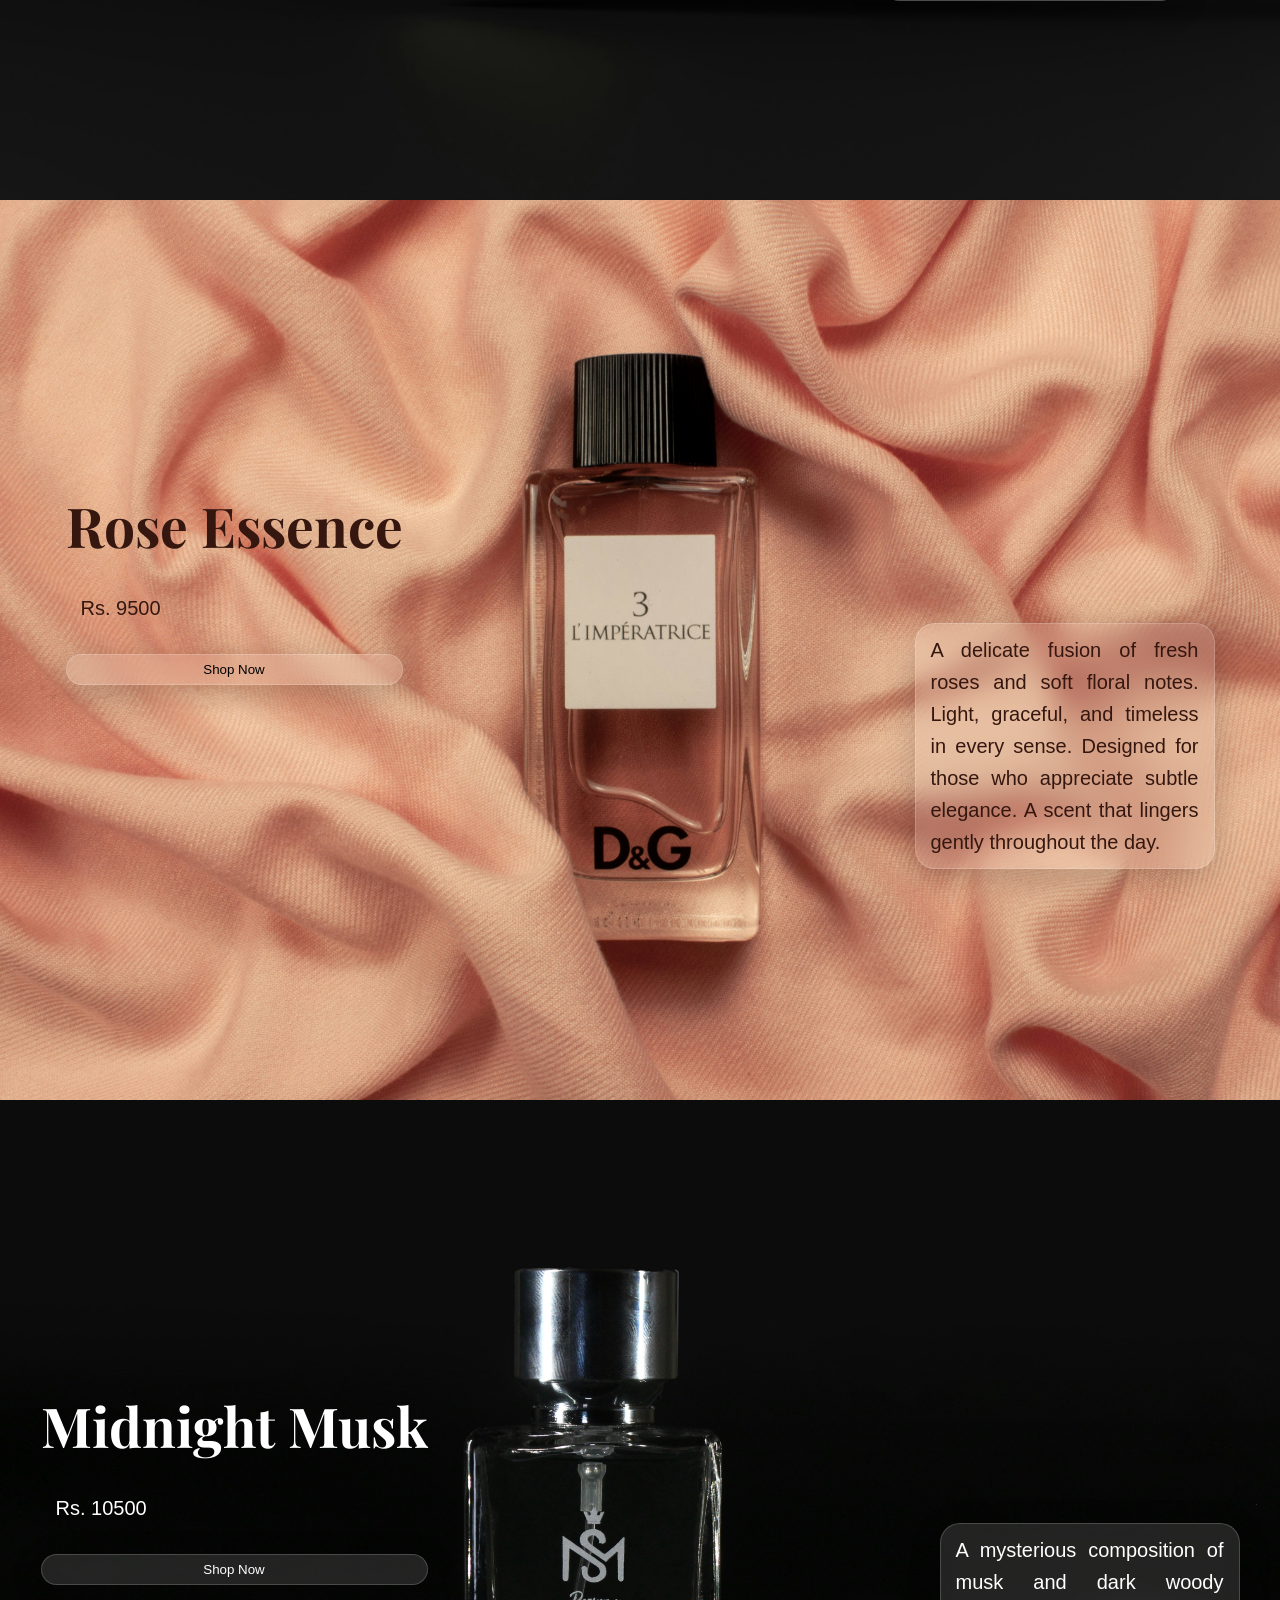
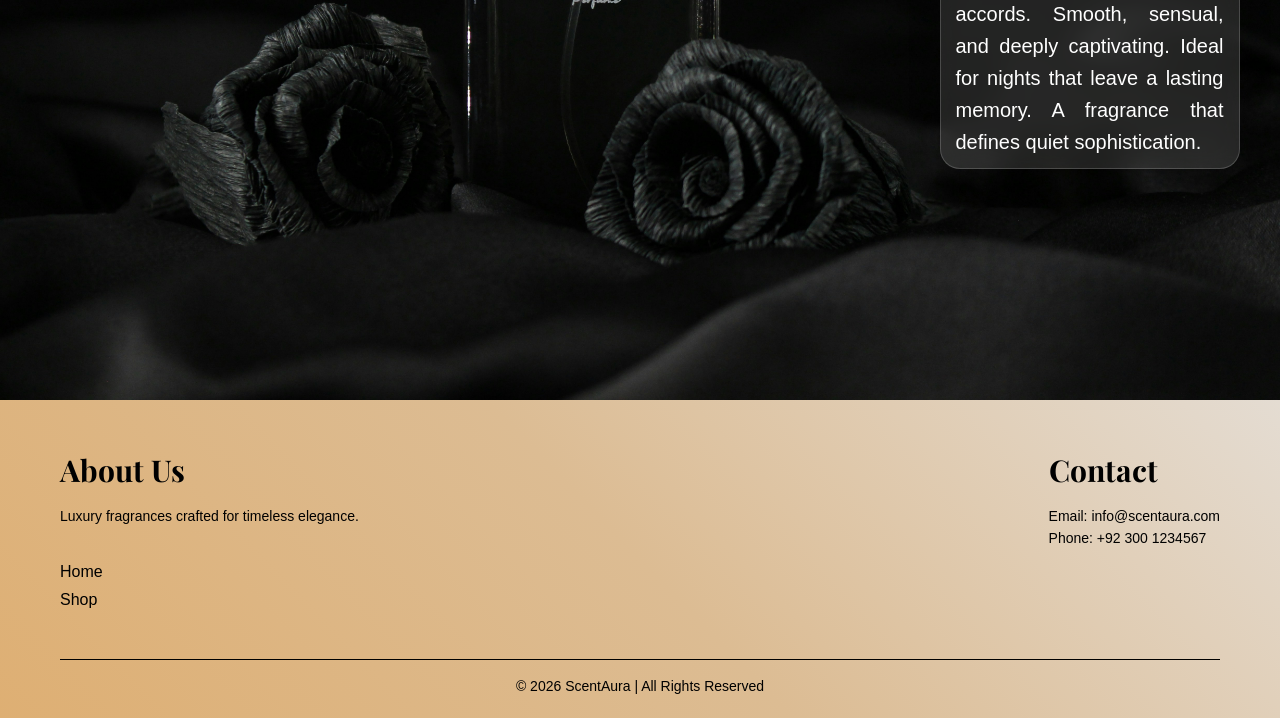
==== commit 7d5bdabe: "Glassmorphysm Added to buttons, product section and Navbar" ====
--- a/index.html
+++ b/index.html
@@ -7,6 +7,11 @@
     <title>ScentAura</title>
     <link rel="stylesheet" href="style.css">
     <link rel="stylesheet" href="https://cdnjs.cloudflare.com/ajax/libs/font-awesome/4.7.0/css/font-awesome.min.css">
+    <link rel="preconnect" href="https://fonts.googleapis.com">
+    <link rel="preconnect" href="https://fonts.gstatic.com" crossorigin>
+    <link
+        href="https://fonts.googleapis.com/css2?family=Barlow:ital,wght@0,100;0,200;0,300;0,400;0,500;0,600;0,700;0,800;0,900;1,100;1,200;1,300;1,400;1,500;1,600;1,700;1,800;1,900&family=Playfair+Display:ital,wght@0,400..900;1,400..900&family=Exo+2:ital,wght@0,100..900;1,100..900&family=Montserrat:ital,wght@0,100..900;1,100..900&family=Poppins:ital,wght@0,100;0,200;0,300;0,400;0,500;0,600;0,700;0,800;0,900;1,100;1,200;1,300;1,400;1,500;1,600;1,700;1,800;1,900&display=swap"
+        rel="stylesheet">
 </head>
 
 <body>
@@ -47,7 +52,7 @@
             <p class="price">Rs. 8500</p>
             <button onclick="addToCart('Black Noir', 8500)">Shop Now</button>
         </div>
-        <div class="right">
+        <div class="right glass">
             <p>Deep, rich fragrance crafted for bold personalities.
                 A blend of smoky oud and warm spices creates a lasting impression.
                 Perfect for evening wear and special occasions.
@@ -61,7 +66,7 @@
             <p class="price">Rs. 9500</p>
             <button onclick="addToCart('Rose Essence', 9500)">Shop Now</button>
         </div>
-        <div class="right">
+        <div class="right glass">
             <p>A delicate fusion of fresh roses and soft floral notes.
                 Light, graceful, and timeless in every sense.
                 Designed for those who appreciate subtle elegance.
@@ -75,7 +80,7 @@
             <p class="price">Rs. 10500</p>
             <button onclick="addToCart('Midnight Musk', 10500)">Shop Now</button>
         </div>
-        <div class="right">
+        <div class="right glass">
             <p>A mysterious composition of musk and dark woody accords.
                 Smooth, sensual, and deeply captivating.
                 Ideal for nights that leave a lasting memory.
@@ -111,7 +116,7 @@
         </div>
 
     </footer>
-        <div id="toast" class="toast">
+    <div id="toast" class="toast glass">
         Added to cart
     </div>
 
--- a/style.css
+++ b/style.css
@@ -9,6 +9,7 @@
 
 body {
     background-color: transparent;
+    font-family: 'poppins', sans-serif;
 }
 
 .hamburger {
@@ -18,11 +19,96 @@
     z-index: 20;
 }
 
+/* GLASS EFFECT */
+.glass {
+
+    background: rgba(255, 255, 255, 0.12);
+
+    backdrop-filter: blur(12px);
+    -webkit-backdrop-filter: blur(12px);
+
+    border: 1px solid rgba(255, 255, 255, 0.18);
+
+    box-shadow:
+        0 8px 32px rgba(0, 0, 0, 0.2);
+
+    border-radius: 20px;
+}
+
+/* LIQUID GLASS */
+.liquid-glass {
+
+    position: relative;
+
+    background: rgba(255, 255, 255, 0.08);
+
+    backdrop-filter: blur(18px);
+    -webkit-backdrop-filter: blur(18px);
+
+    border-radius: 24px;
+
+    border: 1px solid rgba(255,255,255,0.12);
+
+    box-shadow:
+        0 8px 32px rgba(0,0,0,0.25);
+
+    overflow: hidden;
+}
+.liquid-glass::before {
+
+    content: "";
+
+    position: absolute;
+
+    top: -50%;
+    left: -60%;
+
+    width: 200%;
+    height: 200%;
+
+    background:
+        linear-gradient(
+            120deg,
+            transparent 30%,
+            rgba(255,255,255,0.18),
+            transparent 70%
+        );
+
+    transform: rotate(25deg);
+
+    pointer-events: none;
+}
+.liquid-glass::after {
+
+    content: "";
+
+    position: absolute;
+
+    inset: 0;
+
+    border-radius: inherit;
+
+    box-shadow:
+        inset 0 1px 1px rgba(255,255,255,0.2),
+        inset 0 -1px 1px rgba(255,255,255,0.05);
+
+    pointer-events: none;
+}
+
 .navbar {
     position: absolute;
     /* sits on top of hero */
     top: 0;
     width: 100%;
+     /*background: rgba(255, 255, 255, 0.12);
+
+    backdrop-filter: blur(12px);
+    -webkit-backdrop-filter: blur(12px);*/
+
+    border-bottom: 1px solid rgba(255, 255, 255, 0.18);
+
+    box-shadow:
+        0 8px 32px rgba(0, 0, 0, 0.2);
 
     display: flex;
     justify-content: space-between;
@@ -57,7 +143,7 @@
     color: #3d3527;
     font-size: 18px;
     font-weight: bolder;
-    font-family: 'Trebuchet MS', 'Lucida Sans Unicode', 'Lucida Grande', 'Lucida Sans', Arial, sans-serif;
+    font-family: 'Exo 2', sans-serif;
     transition: 0.3s;
     background-color: transparent;
     padding-left: 15px;
@@ -164,7 +250,7 @@
     border-radius: 10px;
     overflow: hidden;
 
-    box-shadow: 0 4px 12px rgba(0, 0, 0, 0.15);
+    box-shadow: 2px 2px 15px rgba(0, 0, 0, 0.15);
 
     display: none;
     z-index: 100;
@@ -206,7 +292,7 @@
 /* Different background images */
 .hero {
     height: 100vh;
-    background-image: url("../Front_End-1402_1403-ScentAura/Images/mockup-free-vAQ5H6LSEWQ-unsplash.jpg");
+    background-image: url("../Images/mockup-free-vAQ5H6LSEWQ-unsplash.jpg");
     background-size: cover;
     background-position: center;
 
@@ -253,6 +339,7 @@
 h2 {
     color: #ffffff;
     font-size: 55px;
+    font-family: 'playfair display', serif;
     text-align: left;
     vertical-align: middle;
 
@@ -262,15 +349,17 @@
 h3 {
     color: #351710;
     font-size: 55px;
+    font-family: 'playfair display', serif;
     text-align: left;
     vertical-align: middle;
-
+    
     padding: 0px;
 }
 
 h4 {
     color: #ffffff;
     font-size: 55px;
+    font-family: 'playfair display', serif;
     text-align: left;
     vertical-align: middle;
 
@@ -282,7 +371,7 @@
     justify-content: space-between;
     align-items: center;
     line-height: 1.6;
-    padding: 1px;
+    padding: 10px 15px 10px 15px;
     color: #ffffff;
     font-size: 20px;
     text-align: right;
@@ -296,7 +385,7 @@
     justify-content: space-between;
     align-items: center;
     line-height: 1.6;
-    padding: 1px;
+    padding: 10px 15px 10px 15px;
     color: #351710;
     font-size: 20px;
     text-align: right;
@@ -310,7 +399,7 @@
     justify-content: space-between;
     align-items: center;
     line-height: 1.6;
-    padding: 1px;
+    padding: 10px 15px 10px 15px;
     color: #ffffff;
     font-size: 20px;
     text-align: right;
@@ -333,15 +422,15 @@
 }
 
 .product1 {
-    background-image: url("../Front_End-1402_1403-ScentAura/Images/mockup-free-aFc2jaraI28-unsplash.jpg");
+    background-image: url("../Images/mockup-free-aFc2jaraI28-unsplash.jpg");
 }
 
 .product2 {
-    background-image: url("../Front_End-1402_1403-ScentAura/Images/maxim-lozyanko-qFsxwpoDIB4-unsplash.jpg");
+    background-image: url("../Images/maxim-lozyanko-qFsxwpoDIB4-unsplash.jpg");
 }
 
 .product3 {
-    background-image: url("../Front_End-1402_1403-ScentAura/Images/hamza-nouasria-Kf4gB2rslgQ-unsplash.jpg");
+    background-image: url("../Images/hamza-nouasria-Kf4gB2rslgQ-unsplash.jpg");
 }
 
 
@@ -353,11 +442,20 @@
     padding-right: 5px;
     border: white solid 2px;
     border-radius: 20px;
-    background-color: #ffffff00;
+    /*background-color: #ffffff00;*/
     color: rgb(255, 255, 255);
     cursor: pointer;
     transition: 0.3s;
     margin: 0%;
+    background: rgba(255, 255, 255, 0.12);
+
+    backdrop-filter: blur(12px);
+    -webkit-backdrop-filter: blur(12px);
+
+    border: 1px solid rgba(255, 255, 255, 0.18);
+
+    box-shadow:
+        0 8px 32px rgba(0, 0, 0, 0.2);
 }
 
 .product2 button {
@@ -367,11 +465,20 @@
     padding-right: 5px;
     border: #713e31 solid 2px;
     border-radius: 20px;
-    background-color: #ffffff00;
+    /*background-color: #ffffff00;*/
     color: rgb(0, 0, 0);
     cursor: pointer;
     transition: 0.3s;
     margin: 0%;
+    background: rgba(255, 255, 255, 0.12);
+
+    backdrop-filter: blur(12px);
+    -webkit-backdrop-filter: blur(12px);
+
+    border: 1px solid rgba(255, 255, 255, 0.18);
+
+    box-shadow:
+        0 8px 32px rgba(0, 0, 0, 0.2);
 }
 
 .product3 button {
@@ -381,11 +488,20 @@
     padding-right: 5px;
     border: white solid 2px;
     border-radius: 20px;
-    background-color: #ffffff00;
+    /*background-color: #ffffff00;*/
     color: rgb(255, 255, 255);
     cursor: pointer;
     transition: 0.3s;
     margin: 0%;
+    background: rgba(255, 255, 255, 0.12);
+
+    backdrop-filter: blur(12px);
+    -webkit-backdrop-filter: blur(12px);
+
+    border: 1px solid rgba(255, 255, 255, 0.18);
+
+    box-shadow:
+        0 8px 32px rgba(0, 0, 0, 0.2);
 }
 
 .product1 button:hover {
@@ -485,12 +601,12 @@
     text-align: center;
     font-family: Verdana, Geneva, Tahoma, sans-serif;
     transform: translateY(-120%);
-    background-color: #ffffff;
-    color: #1f1a11;
-    padding: 20px 20px;
+    /*background-color: #ffffff;
     border-radius: 15px;
     border: 1px solid #1f1a11;
-    box-shadow: #00000080 2px 4px 8px;
+    box-shadow: #00000080 2px 4px 8px;*/
+    color: #ffffff;
+    padding: 20px 20px;
     opacity: 0;
     /*transition: opacity 0.3s ease-in-out;*/
     z-index: 9999;
@@ -563,6 +679,7 @@
     max-width: 1200px;
     margin: 0 auto;
     padding: 0 40px 80px;
+    
 }
 
 .shop-grid {
@@ -656,10 +773,13 @@
 ========================================= */
 
 .cart-wrapper {
+    display:block;
     background-color: #1b1813;
     border-radius: 12px;
+    box-shadow:
+        0 8px 32px rgba(0, 0, 0, 0.2);
     padding: 30px;
-    border: 1px solid #2a251c;
+    border: 1px solid #afa99f;
     margin-top: 20px;
 }
 
@@ -680,6 +800,31 @@
     align-items: center;
     border-bottom: 1px solid #3d3527;
     padding: 20px 0;
+}
+
+/* CART IMAGE */
+.cart-item-image {
+    width: 90px;
+    height: 120px;
+
+    border-radius: 12px;
+    border-color: #d1c5b5 solid 1px;
+    
+    
+    overflow: hidden;
+    
+    margin-right: 20px;
+    
+    flex-shrink: 0;
+}
+
+.cart-item-image img {
+    width: 100%;
+    height: 100%;
+    
+    object-fit: cover;
+
+    display:grid;
 }
 
 .cart-item:last-child {
@@ -928,7 +1073,7 @@
 
     .navbar {
         flex-direction: row;
-        position: absolute;
+        position: fixed;
         background-color: transparent;
     }
 
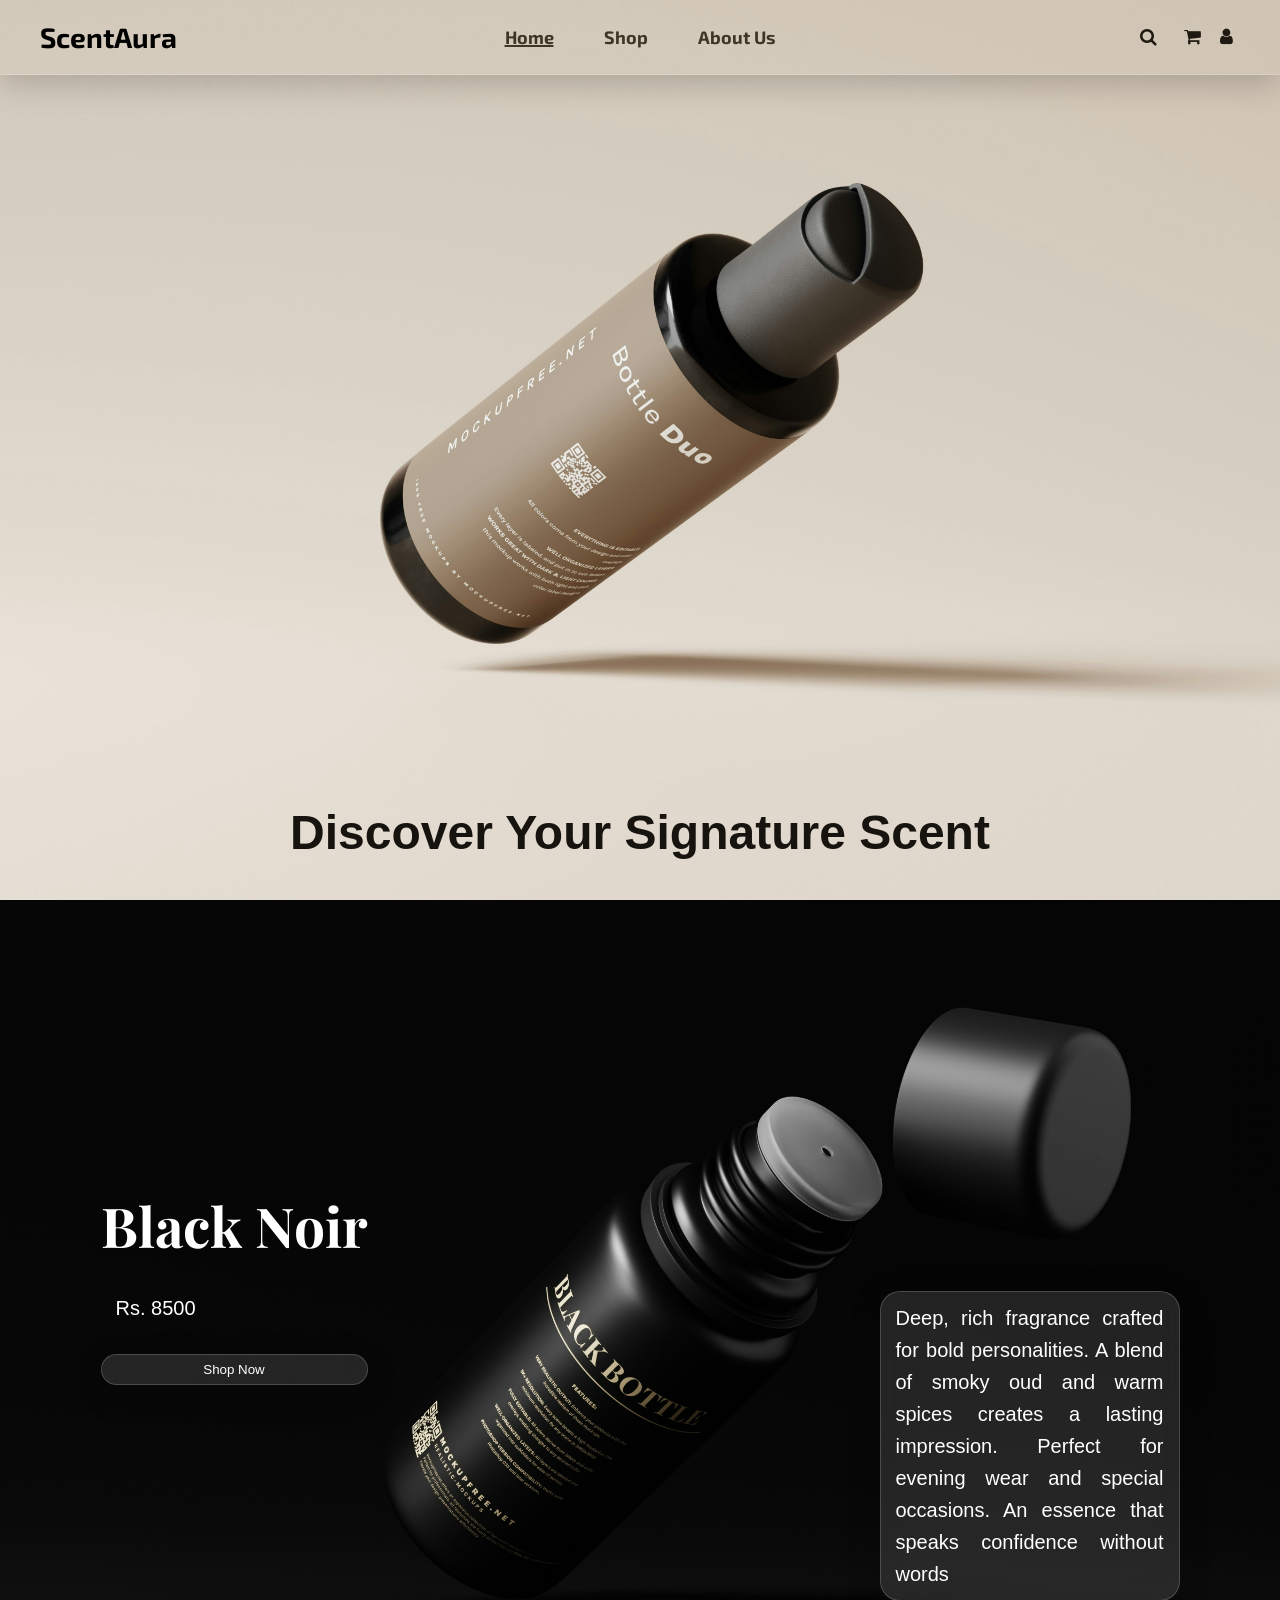
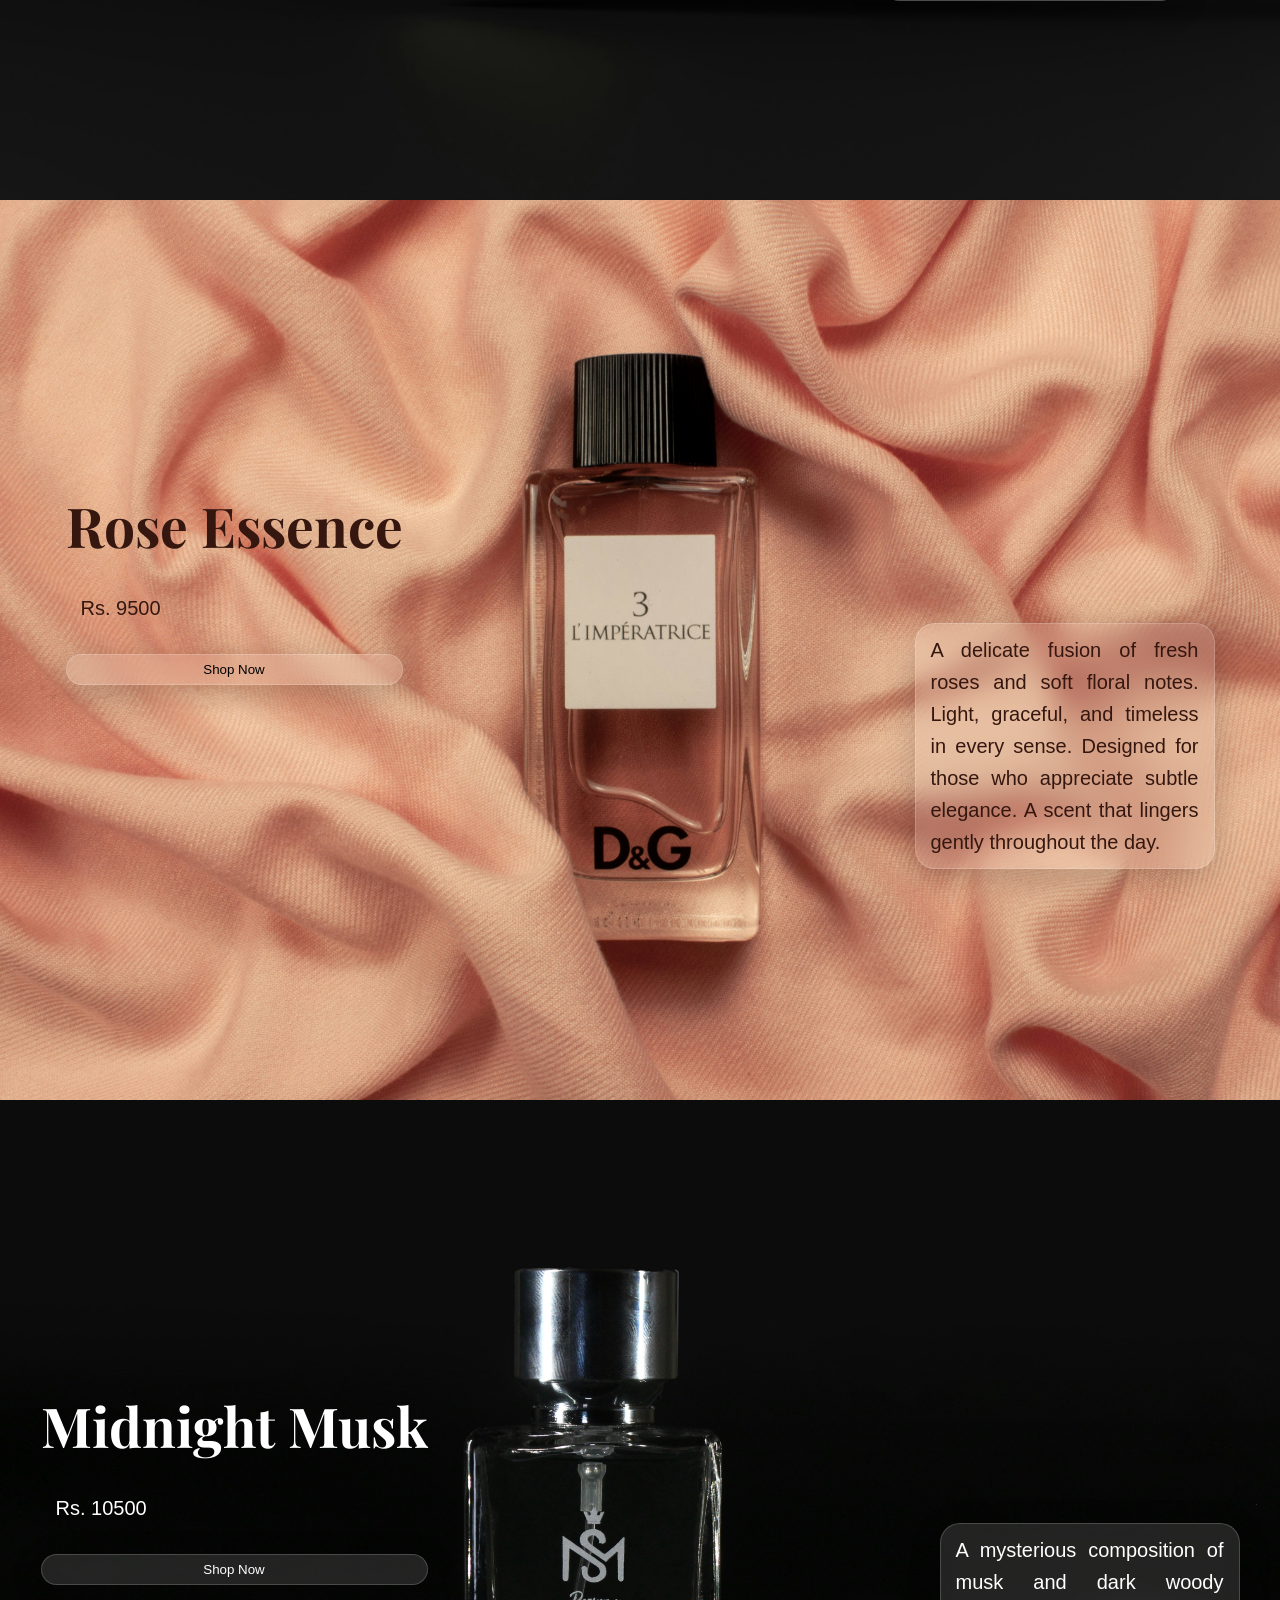
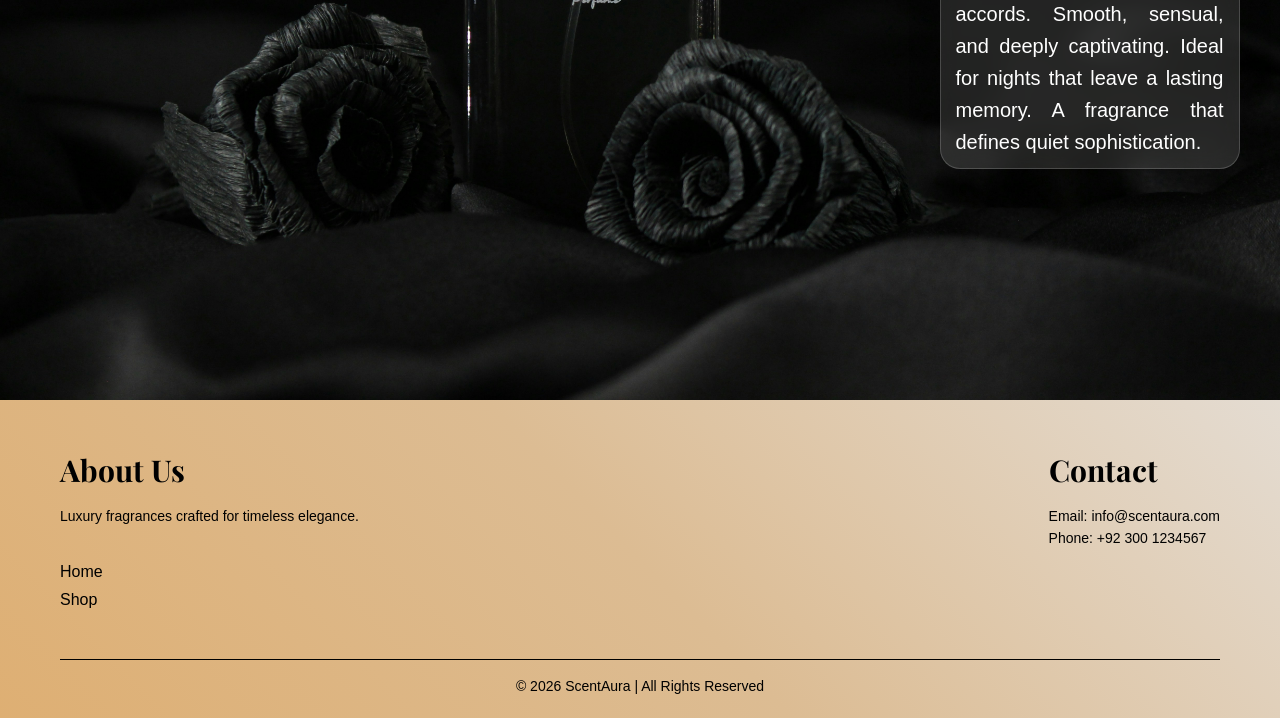
==== commit 7ae791d0: "Account Page" ====
--- a/index.html
+++ b/index.html
@@ -27,16 +27,23 @@
             <li><a href="#about">About Us</a></li>
         </ul>
 
-        <div class="search-box">
-            <input type="text" id="searchInput" placeholder="Search perfumes...">
-            <div id="search-suggestions" class="search-suggestions"></div>
-            <i class="fa fa-search"></i>
-        </div>
-        <div class="cart">
-            <a href="cart.html" style="text-decoration: none; color: inherit;">
-                <i class="fa fa-shopping-cart"></i>
-                <span id="cart-count" class="cart-badge">0</span>
-            </a>
+        <div class="nav-actions">
+            <div class="search-box">
+                <input type="text" id="searchInput" placeholder="Search perfumes...">
+                <div id="search-suggestions" class="search-suggestions"></div>
+                <i class="fa fa-search"></i>
+            </div>
+            <div class="cart">
+                <a href="cart.html" style="text-decoration: none; color: inherit;">
+                    <i class="fa fa-shopping-cart"></i>
+                    <span id="cart-count" class="cart-badge">0</span>
+                </a>
+            </div>
+            <div class="account">
+                <a href="account.html" style="text-decoration: none; color: inherit;">
+                    <i class="fa fa-user"></i>
+                </a>
+            </div>
         </div>
     </nav>
 
--- a/style.css
+++ b/style.css
@@ -119,10 +119,22 @@
     /* keeps it above image */
 }
 
+.nav-actions {
+
+    display: flex;
+
+    align-items: center;
+
+    gap: 5px;
+
+    margin-left: auto;
+}
+
 /* Logo */
 .logo {
+    font-family: 'Exo 2', sans-serif;
     color: rgb(0, 0, 0);
-    font-size: 22px;
+    font-size: 28px;
     font-weight: bold;
 }
 
@@ -275,6 +287,25 @@
     color: #555;
     margin-top: 40px;
     font-size: 18px;
+}
+
+.account {
+    position: relative;
+    display: flex;
+    align-items: center;
+    margin-left: auto;
+}
+.account i {
+    position: relative;
+    right: 0px;
+    font-size: 18px;
+    padding: 7px;
+    color: #1f1a11;
+    background-color: transparent;
+    border-radius: 100%;
+
+    cursor: pointer;
+    transition: 0.3s;
 }
 
 /* HERO + PRODUCT SECTIONS */
@@ -605,7 +636,7 @@
     border-radius: 15px;
     border: 1px solid #1f1a11;
     box-shadow: #00000080 2px 4px 8px;*/
-    color: #ffffff;
+    color: #000000;
     padding: 20px 20px;
     opacity: 0;
     /*transition: opacity 0.3s ease-in-out;*/
@@ -804,8 +835,8 @@
 
 /* CART IMAGE */
 .cart-item-image {
-    width: 90px;
-    height: 120px;
+    width: 180px;
+    height: 140px;
 
     border-radius: 12px;
     border-color: #d1c5b5 solid 1px;
@@ -833,18 +864,36 @@
 
 .cart-item-details {
     flex: 2;
+    display: flex;
+    align-items: center;
+    justify-content: center;
+    flex-direction:column;
 }
 
 .cart-item-details h4 {
     color: #ffffff;
-    font-size: 20px;
-    margin-bottom: 5px;
+    font-size: 25px;
+    margin-bottom: 1px;
     font-weight: normal;
+
+    position:relative;
+        top: 5px;
+        right: 20px;
+       padding: 0px 0px;
+  
+
 }
 
 .cart-item-details p {
     color: #b0a89f;
     font-size: 14px;
+    text-align: justify;
+    position: relative;
+    padding: 0px 15px 20px;
+    top: 10px;
+    right: 23px;
+
+    
 }
 
 .cart-item-actions {
@@ -852,7 +901,7 @@
     display: flex;
     align-items: center;
     justify-content: center;
-    gap: 15px;
+    gap: 10px;
 }
 
 .cart-item-actions button {
@@ -900,21 +949,24 @@
 }
 
 .cart-item-price {
-    flex: 1;
-    text-align: right;
+    text-align:center;
 }
 
 .cart-item-price p {
     color: #d8c3a5;
     font-weight: bold;
-    font-size: 18px;
+    font-size: 15px;
+    position: relative;
+    top: 0px;
+    right: 90px;
+
 }
 
 .cart-summary {
     margin-top: 30px;
     padding-top: 30px;
     border-top: 1px solid #3d3527;
-    text-align: right;
+    text-align:center;
 }
 
 .cart-summary h3 {
@@ -964,6 +1016,7 @@
     vertical-align: middle;
     padding: 100px 100px 100px 100px;
     background: #d6cec1;
+    background-size:contain;
     color: #292319;
 }
 
@@ -990,7 +1043,8 @@
     padding: 12px;
     margin-bottom: 15px;
     border-radius: 8px;
-    border: 1px solid #292319;
+    border: 2px solid #d6cec1;
+    box-shadow: #00000080 2px 4px 1px;
 }
 
 .checkout-form h2 {
@@ -1035,6 +1089,92 @@
     padding: 5px;
     margin-top: 5px;
     margin-bottom: 5px;
+}
+
+.modal-overlay {
+
+    position: fixed;
+
+    inset: 0;
+
+    background: rgba(0,0,0,0.35);
+
+    backdrop-filter: blur(6px);
+    -webkit-backdrop-filter: blur(6px);
+
+    display: flex;
+
+    justify-content: center;
+    align-items: center;
+
+    opacity: 0;
+    visibility: hidden;
+
+    transition:
+        opacity 0.35s ease,
+        visibility 0.35s ease;
+
+    z-index: 9999;
+}
+
+.modal-overlay.show {
+
+    opacity: 1;
+    visibility: visible;
+}
+
+.order-modal-box {
+
+    width: 90%;
+    max-width: 420px;
+
+    background: rgba(30,20,10,0.82);
+
+    backdrop-filter: blur(18px);
+
+    border:
+        1px solid rgba(255,255,255,0.1);
+
+    border-radius: 24px;
+
+    padding: 40px 30px;
+
+    text-align: center;
+
+    color: white;
+
+    transform: scale(0.8);
+
+    transition: transform 0.35s ease;
+
+    box-shadow:
+        0 20px 50px rgba(0,0,0,0.35);
+}
+
+.modal-overlay.show .order-modal-box {
+
+    transform: scale(1);
+}
+
+.success-icon i{
+
+    width: 80px;
+    height: 80px;
+
+    margin: 0 auto 20px;
+
+    border-radius: 50%;
+
+    background: #ffffff22;
+
+    display: flex;
+
+    justify-content: center;
+    align-items: center;
+
+    font-size: 42px;
+
+    color: #d8c3a5;
 }
 
 /* MOBILE */
